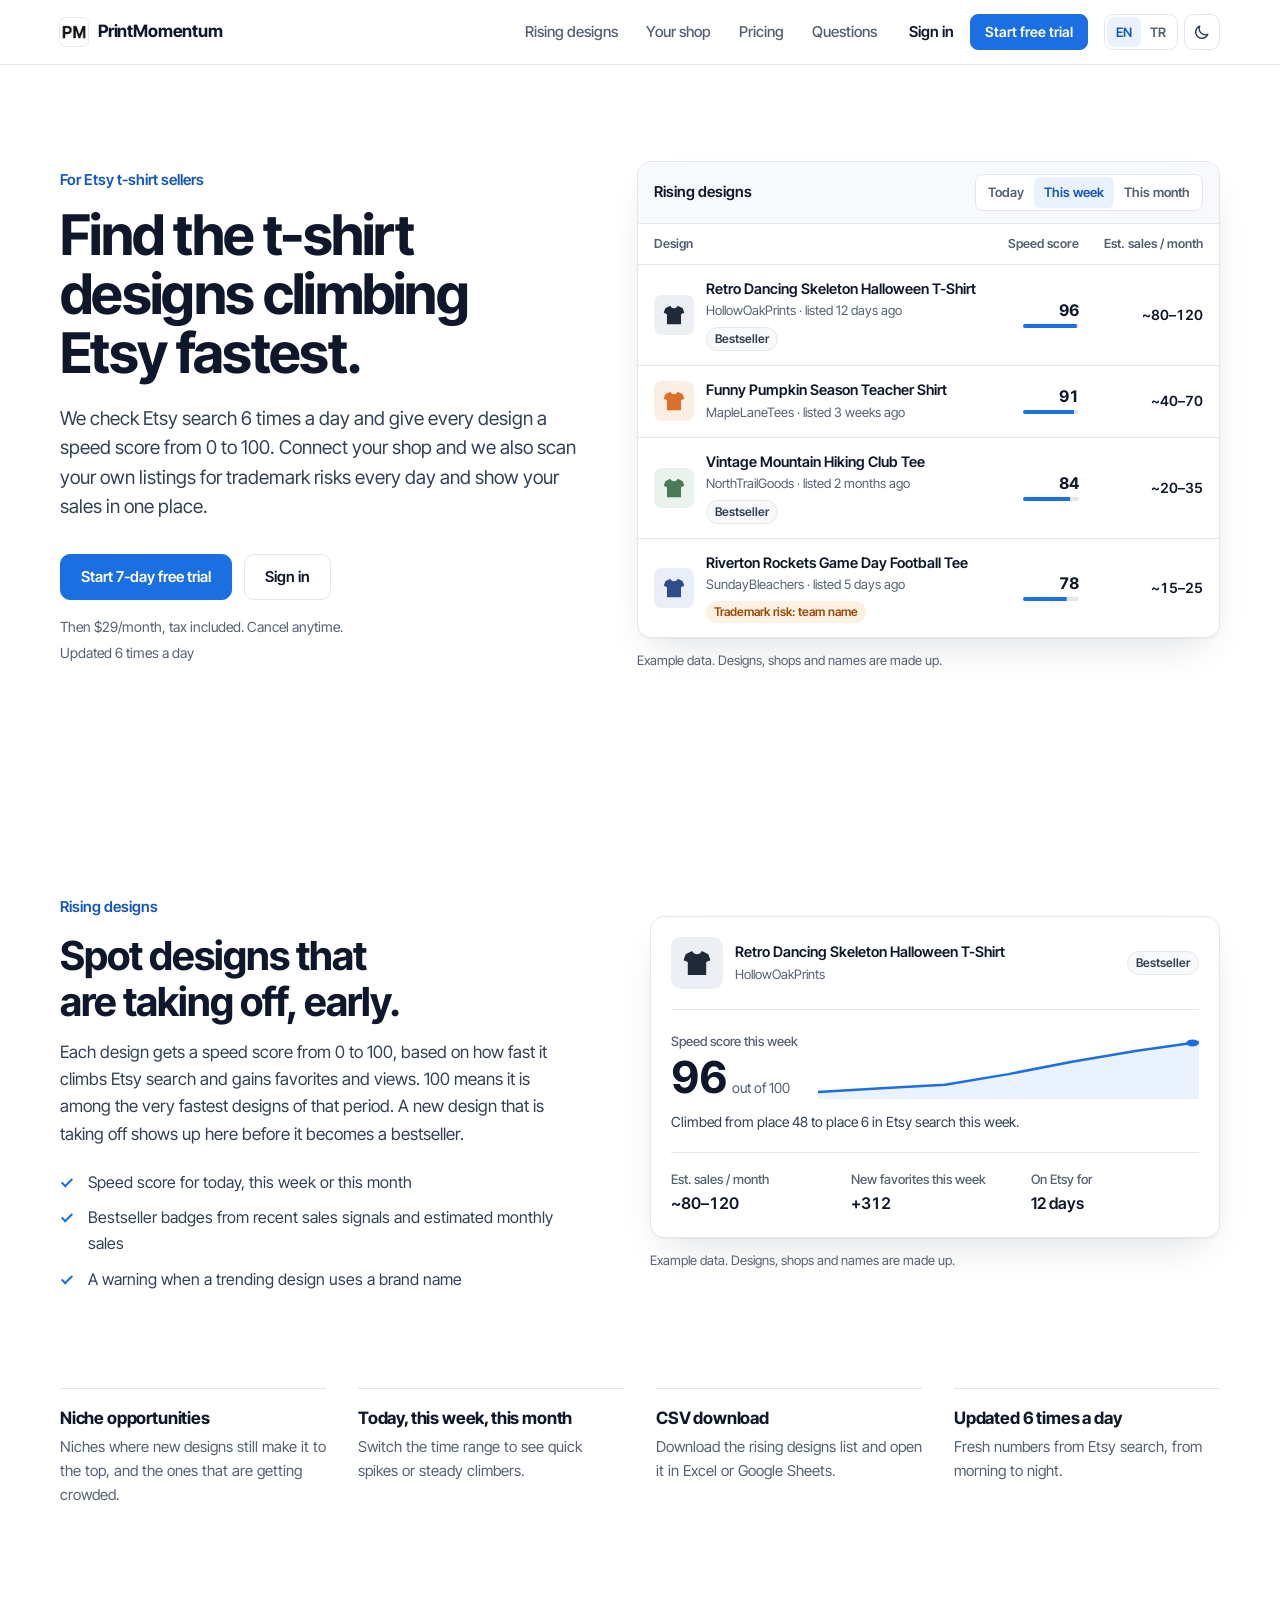
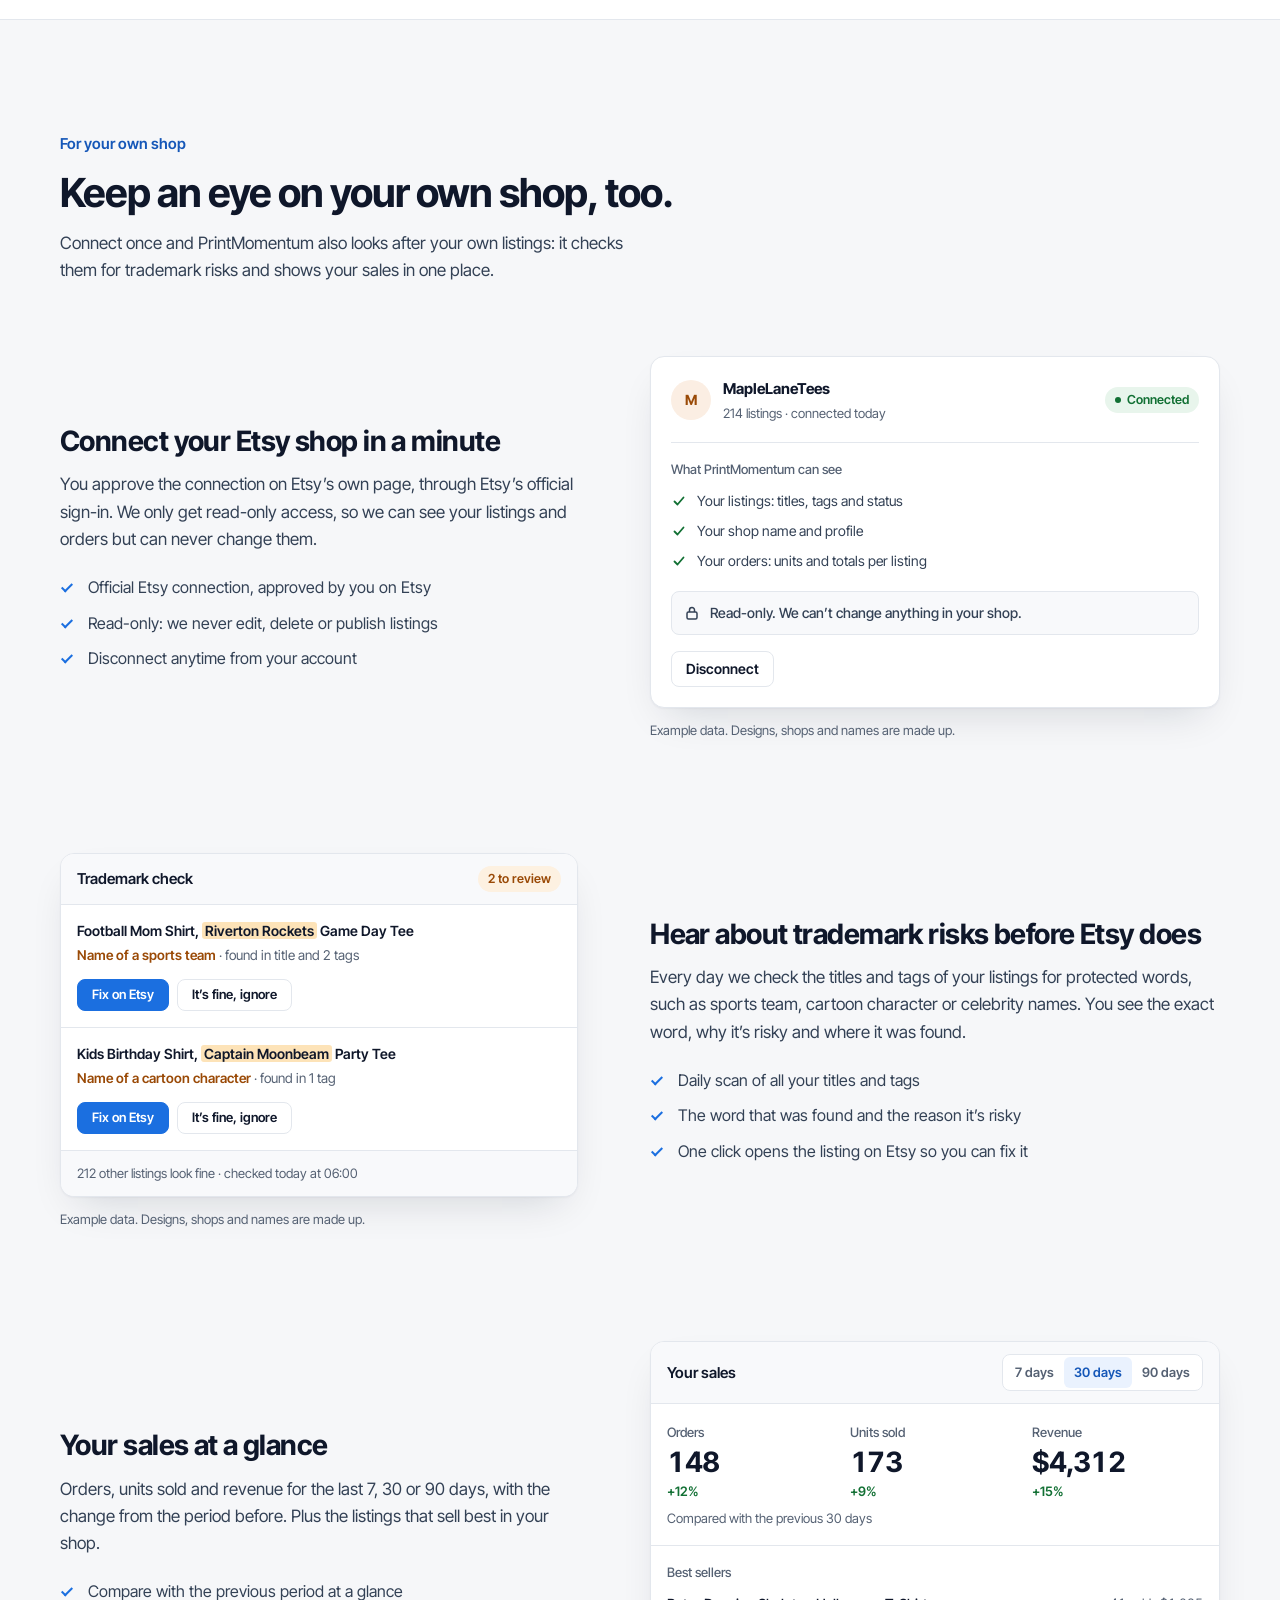
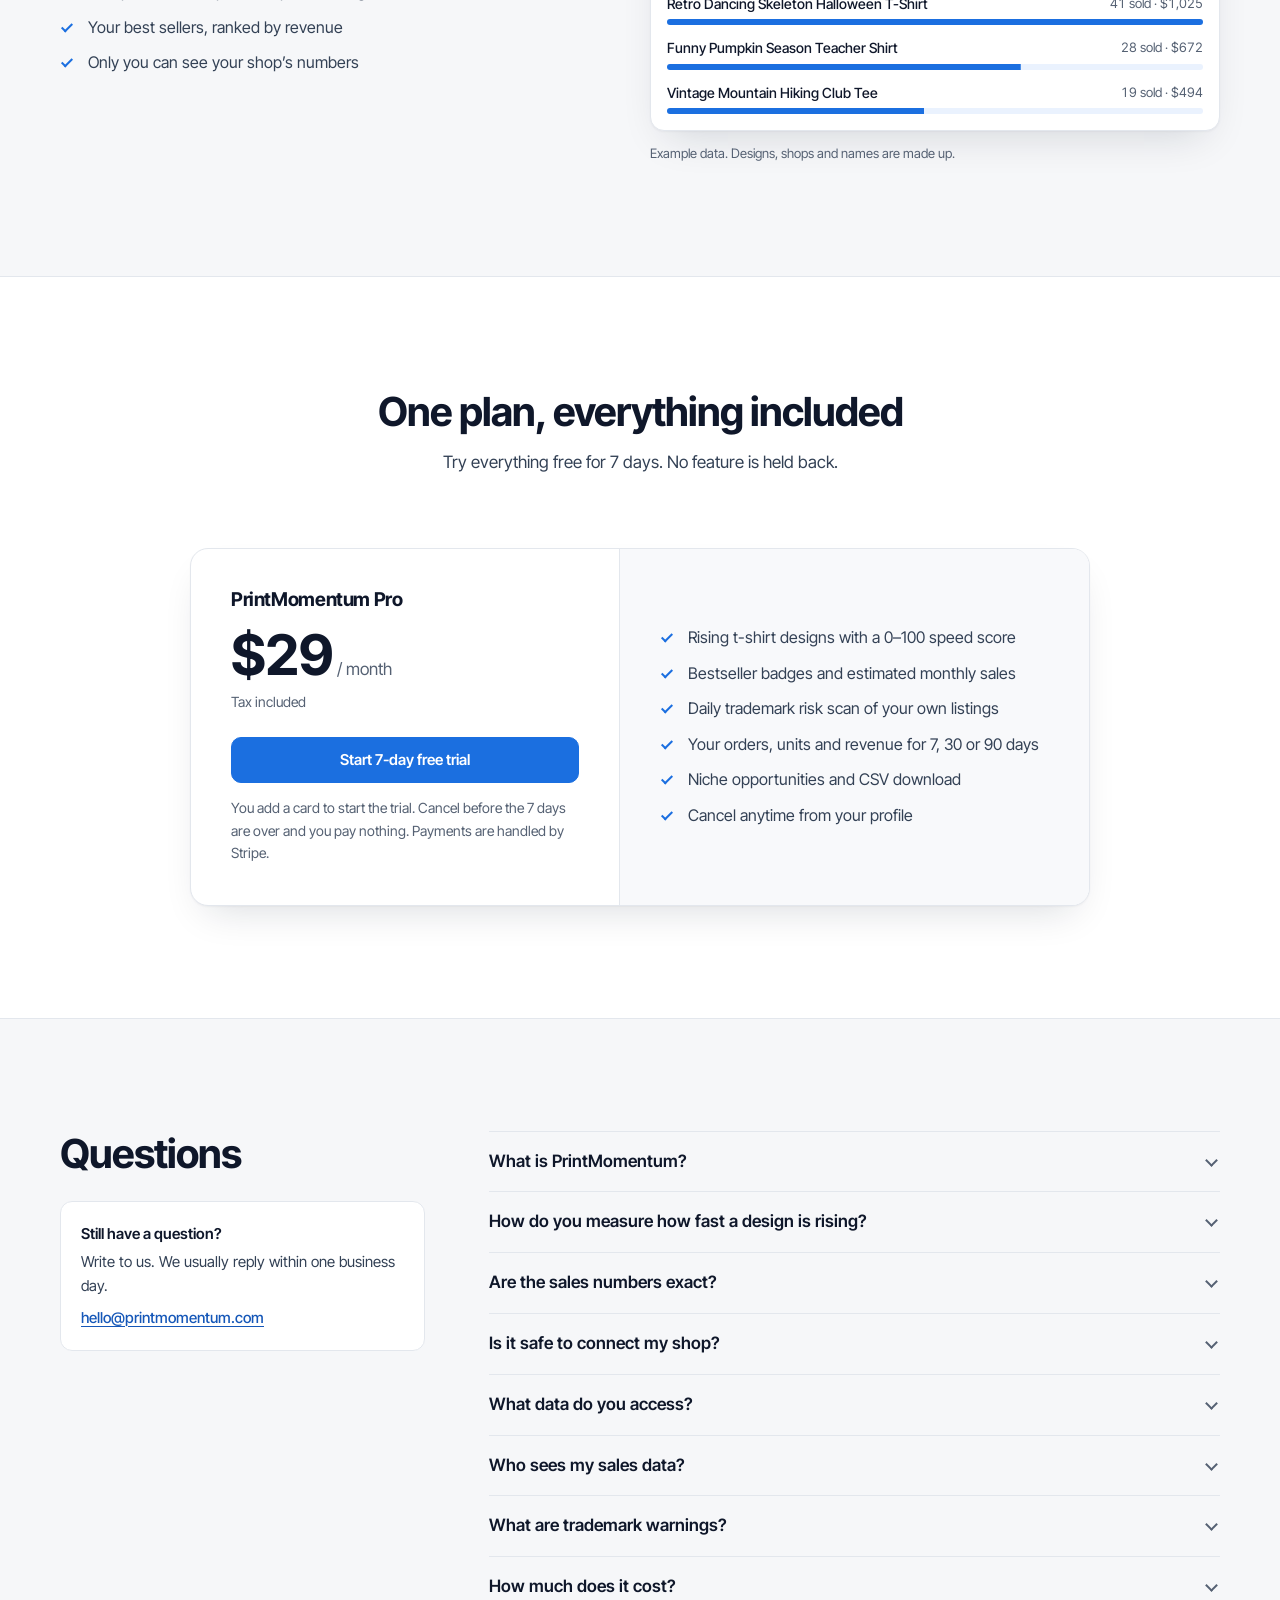
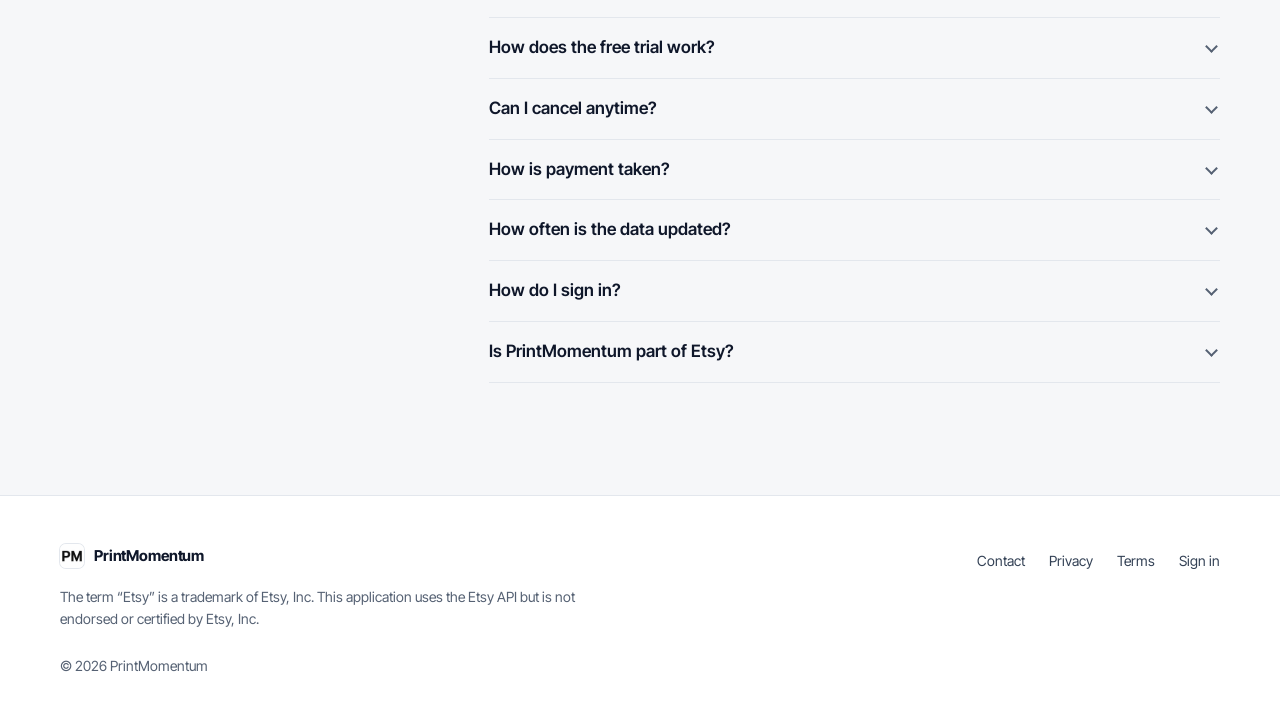
==== index.html @ cc6b7607 "Merge main; bump script.js cache tag for UTM link rewriting Co-Authored-By: Claude Opus 5.5 <noreply" ====
<!doctype html>
<html lang="en" data-theme="light">
  <head>
    <meta charset="UTF-8" />
    <meta name="viewport" content="width=device-width, initial-scale=1.0" />
    <meta http-equiv="Cache-Control" content="no-cache, no-store, must-revalidate" />
    <meta name="theme-color" content="#f6f7f9" />
    <meta name="color-scheme" content="light dark" />
    <script src="/theme-init.js?v=20261006-1"></script>
    <title data-i18n="meta.title">PrintMomentum · rising Etsy t-shirt designs and trademark checks</title>
    <meta
      name="description"
      content="For Etsy t-shirt sellers: see which designs are rising fastest, scan your own listings for trademark risks every day and see your sales at a glance. 7-day free trial."
      data-i18n-attr="content:meta.description"
    />
    <!-- Language variants are two static pages: / (English) and /tr/ (Turkish), generated by scripts/build-pages.mjs. -->
    <link rel="canonical" href="https://printmomentum.com/" />
    <link rel="alternate" hreflang="en" href="https://printmomentum.com/" />
    <link rel="alternate" hreflang="tr" href="https://printmomentum.com/tr/" />
    <link rel="alternate" hreflang="x-default" href="https://printmomentum.com/" />
    <meta property="og:type" content="website" />
    <meta property="og:url" content="https://printmomentum.com/" />
    <meta property="og:site_name" content="PrintMomentum" />
    <meta property="og:locale" content="en_US" />
    <meta property="og:locale:alternate" content="tr_TR" />
    <meta property="og:title" content="PrintMomentum · rising Etsy t-shirt designs and trademark checks" data-i18n-attr="content:meta.title" />
    <meta
      property="og:description"
      content="For Etsy t-shirt sellers: see which designs are rising fastest, scan your own listings for trademark risks every day and see your sales at a glance. 7-day free trial."
      data-i18n-attr="content:meta.description"
    />
    <meta property="og:image" content="https://printmomentum.com/og-image.png" />
    <meta property="og:image:width" content="1200" />
    <meta property="og:image:height" content="630" />
    <meta property="og:image:alt" content="PrintMomentum: find rising t-shirt designs and keep your Etsy shop safe." data-i18n-attr="content:meta.ogAlt" />
    <meta name="twitter:card" content="summary_large_image" />
    <meta name="twitter:title" content="PrintMomentum · rising Etsy t-shirt designs and trademark checks" data-i18n-attr="content:meta.title" />
    <meta
      name="twitter:description"
      content="For Etsy t-shirt sellers: see which designs are rising fastest, scan your own listings for trademark risks every day and see your sales at a glance. 7-day free trial."
      data-i18n-attr="content:meta.description"
    />
    <meta name="twitter:image" content="https://printmomentum.com/og-image.png" />
    <link rel="icon" href="/favicon.ico" sizes="any" />
    <link rel="icon" href="/favicon-32.png" type="image/png" sizes="32x32" />
    <link rel="apple-touch-icon" href="/apple-touch-icon.png" />
    <link rel="preconnect" href="https://fonts.googleapis.com" />
    <link rel="preconnect" href="https://fonts.gstatic.com" crossorigin />
    <link href="https://fonts.googleapis.com/css2?family=Inter+Tight:wght@400;500;600;700&display=swap" rel="stylesheet" />
    <link rel="stylesheet" href="/styles.css?v=20261006-1" />
    <script type="application/ld+json">
      {
        "@context": "https://schema.org",
        "@type": "SoftwareApplication",
        "name": "PrintMomentum",
        "url": "https://printmomentum.com/",
        "applicationCategory": "BusinessApplication",
        "operatingSystem": "Web",
        "description": "For Etsy t-shirt sellers: see which designs are rising fastest, scan your own listings for trademark risks every day and see your sales at a glance. 7-day free trial.",
        "inLanguage": "en",
        "offers": {
          "@type": "Offer",
          "price": "29",
          "priceCurrency": "USD",
          "priceSpecification": {
            "@type": "UnitPriceSpecification",
            "price": "29",
            "priceCurrency": "USD",
            "billingDuration": "P1M",
            "valueAddedTaxIncluded": true
          }
        },
        "publisher": {
          "@type": "Organization",
          "name": "PrintMomentum",
          "url": "https://printmomentum.com/"
        }
      }
    </script>
  </head>
  <body data-page="home">
    <svg width="0" height="0" style="position: absolute" aria-hidden="true" focusable="false">
      <symbol id="i-tee" viewBox="0 0 24 24">
        <path d="M8.5 3.5 4 5.8 2.5 10l3 1.3V20.5h13v-9.2l3-1.3L20 5.8l-4.5-2.3c-.6 1.4-1.9 2.3-3.5 2.3s-2.9-.9-3.5-2.3Z" fill="currentColor" />
      </symbol>
      <symbol id="i-check" viewBox="0 0 16 16">
        <path d="m3.5 8.5 3 3 6-7" fill="none" stroke="currentColor" stroke-width="1.8" stroke-linecap="round" stroke-linejoin="round" />
      </symbol>
    </svg>

    <a class="skip-link" href="#main" data-i18n="nav.skip">Skip to content</a>

    <header class="site-header">
      <div class="header-row container">
        <a class="wordmark" href="/" aria-label="PrintMomentum home" data-i18n-attr="aria-label:brand.home">
          <img class="brand-logo" src="/pm-logo-64.png" alt="" width="28" height="28" />
          <span>PrintMomentum</span>
        </a>
        <nav id="site-nav" class="site-nav" aria-label="Main menu" data-i18n-attr="aria-label:nav.primary">
          <a class="nav-link" href="#rising" data-i18n="nav.rising">Rising designs</a>
          <a class="nav-link" href="#your-shop" data-i18n="nav.shop">Your shop</a>
          <a class="nav-link" href="#pricing" data-i18n="nav.pricing">Pricing</a>
          <a class="nav-link" href="#faq" data-i18n="nav.faq">Questions</a>
          <span class="nav-actions">
            <a class="nav-link nav-signin" href="https://app.printmomentum.com/auth/login" data-i18n="nav.signIn">Sign in</a>
            <a class="button button-sm" href="https://app.printmomentum.com/pricing" data-i18n="nav.trial">Start free trial</a>
          </span>
        </nav>
        <div class="header-controls">
          <div class="lang-toggle" role="group" aria-label="Language" data-i18n-attr="aria-label:lang.group">
            <button type="button" class="pill is-on" data-lang="en" aria-pressed="true" data-i18n="lang.en">EN</button>
            <button type="button" class="pill" data-lang="tr" aria-pressed="false" data-i18n="lang.tr">TR</button>
          </div>
          <button type="button" class="icon-button" id="theme-toggle" aria-label="Switch to dark theme">
            <svg class="icon-moon" viewBox="0 0 20 20" width="18" height="18" aria-hidden="true"><path d="M16.5 12.6A7 7 0 0 1 7.4 3.5a7 7 0 1 0 9.1 9.1Z" fill="none" stroke="currentColor" stroke-width="1.6" stroke-linejoin="round" /></svg>
            <svg class="icon-sun" viewBox="0 0 20 20" width="18" height="18" aria-hidden="true"><circle cx="10" cy="10" r="3.5" fill="none" stroke="currentColor" stroke-width="1.6" /><path d="M10 1.8v2.1M10 16.1v2.1M1.8 10h2.1M16.1 10h2.1M4.2 4.2l1.5 1.5M14.3 14.3l1.5 1.5M4.2 15.8l1.5-1.5M14.3 5.7l1.5-1.5" stroke="currentColor" stroke-width="1.6" stroke-linecap="round" /></svg>
          </button>
          <button type="button" class="icon-button nav-toggle" aria-expanded="false" aria-controls="site-nav" aria-label="Menu" data-i18n-attr="aria-label:nav.menu">
            <svg viewBox="0 0 20 20" width="18" height="18" aria-hidden="true"><path d="M3 6h14M3 10h14M3 14h14" stroke="currentColor" stroke-width="1.6" stroke-linecap="round" /></svg>
          </button>
        </div>
      </div>
    </header>

    <main id="main">
      <!-- Hero -->
      <section class="hero" aria-labelledby="hero-title">
        <div class="container hero-grid">
          <div class="hero-copy">
            <p class="eyebrow" data-i18n="hero.eyebrow">For Etsy t-shirt sellers</p>
            <h1 id="hero-title" data-i18n="hero.title">Find the t-shirt designs climbing Etsy fastest.</h1>
            <p class="lede" data-i18n="hero.lede">We check Etsy search 6 times a day and give every design a speed score from 0 to 100. Connect your shop and we also scan your own listings for trademark risks every day and show your sales in one place.</p>
            <div class="hero-actions">
              <a class="button" href="https://app.printmomentum.com/pricing" data-i18n="hero.ctaPrimary">Start 7-day free trial</a>
              <a class="button button-secondary" href="https://app.printmomentum.com/auth/login" data-i18n="hero.ctaSecondary">Sign in</a>
            </div>
            <p class="hero-note" data-i18n="hero.note">Then $29/month, tax included. Cancel anytime.</p>
            <p class="stats-line" id="stats-line" data-i18n="stats.fallback">Updated 6 times a day</p>
          </div>

          <figure class="hero-visual">
            <div class="mock" aria-label="Example of the rising designs list" data-i18n-attr="aria-label:rising.mockLabel" role="group">
              <div class="mock-bar">
                <strong class="mock-title" data-i18n="rising.mockTitle">Rising designs</strong>
                <span class="segmented" aria-hidden="true">
                  <span class="seg" data-i18n="period.today">Today</span>
                  <span class="seg is-on" data-i18n="period.week">This week</span>
                  <span class="seg" data-i18n="period.month">This month</span>
                </span>
              </div>
              <div class="rise-head" aria-hidden="true">
                <span data-i18n="rising.colDesign">Design</span>
                <span data-i18n="rising.colSpeed">Speed score</span>
                <span data-i18n="rising.colSales">Est. sales / month</span>
              </div>
              <ol class="rise-list">
                <li class="rise-row">
                  <span class="thumb t1" aria-hidden="true"><svg><use href="#i-tee" /></svg></span>
                  <div class="rise-design">
                    <strong data-i18n="rising.row1.title">Retro Dancing Skeleton Halloween T-Shirt</strong>
                    <span class="rise-sub"><span data-i18n="rising.row1.shop">HollowOakPrints</span> · <span data-i18n="rising.row1.meta">listed 12 days ago</span></span>
                    <span class="chip chip-best" data-i18n="badge.bestseller">Bestseller</span>
                  </div>
                  <span class="score" style="--score: 96"><b class="numeric">96</b><i aria-hidden="true"></i></span>
                  <span class="rise-sales numeric" data-i18n="rising.row1.sales">~80–120</span>
                </li>
                <li class="rise-row">
                  <span class="thumb t2" aria-hidden="true"><svg><use href="#i-tee" /></svg></span>
                  <div class="rise-design">
                    <strong data-i18n="rising.row2.title">Funny Pumpkin Season Teacher Shirt</strong>
                    <span class="rise-sub"><span data-i18n="rising.row2.shop">MapleLaneTees</span> · <span data-i18n="rising.row2.meta">listed 3 weeks ago</span></span>
                  </div>
                  <span class="score" style="--score: 91"><b class="numeric">91</b><i aria-hidden="true"></i></span>
                  <span class="rise-sales numeric" data-i18n="rising.row2.sales">~40–70</span>
                </li>
                <li class="rise-row">
                  <span class="thumb t3" aria-hidden="true"><svg><use href="#i-tee" /></svg></span>
                  <div class="rise-design">
                    <strong data-i18n="rising.row3.title">Vintage Mountain Hiking Club Tee</strong>
                    <span class="rise-sub"><span data-i18n="rising.row3.shop">NorthTrailGoods</span> · <span data-i18n="rising.row3.meta">listed 2 months ago</span></span>
                    <span class="chip chip-best" data-i18n="badge.bestseller">Bestseller</span>
                  </div>
                  <span class="score" style="--score: 84"><b class="numeric">84</b><i aria-hidden="true"></i></span>
                  <span class="rise-sales numeric" data-i18n="rising.row3.sales">~20–35</span>
                </li>
                <li class="rise-row">
                  <span class="thumb t4" aria-hidden="true"><svg><use href="#i-tee" /></svg></span>
                  <div class="rise-design">
                    <strong data-i18n="rising.row4.title">Riverton Rockets Game Day Football Tee</strong>
                    <span class="rise-sub"><span data-i18n="rising.row4.shop">SundayBleachers</span> · <span data-i18n="rising.row4.meta">listed 5 days ago</span></span>
                    <span class="chip chip-risk" data-i18n="badge.trademark">Trademark risk: team name</span>
                  </div>
                  <span class="score" style="--score: 78"><b class="numeric">78</b><i aria-hidden="true"></i></span>
                  <span class="rise-sales numeric" data-i18n="rising.row4.sales">~15–25</span>
                </li>
              </ol>
            </div>
            <figcaption class="mock-caption" data-i18n="mock.sample">Example data. Designs, shops and names are made up.</figcaption>
          </figure>
        </div>
      </section>

      <!-- Rising designs -->
      <section class="section" id="rising" aria-labelledby="rising-title">
        <div class="container">
          <div class="feature-row">
            <div class="feature-text">
              <p class="kicker" data-i18n="rising.kicker">Rising designs</p>
              <h2 id="rising-title" class="section-title" data-i18n="rising.title">Spot designs that are taking off, early.</h2>
              <p class="section-copy" data-i18n="rising.body">Each design gets a speed score from 0 to 100, based on how fast it climbs Etsy search and gains favorites and views. 100 means it is among the very fastest designs of that period. A new design that is taking off shows up here before it becomes a bestseller.</p>
              <ul class="checks">
                <li data-i18n="rising.point1">Speed score for today, this week or this month</li>
                <li data-i18n="rising.point2">Bestseller badges from recent sales signals and estimated monthly sales</li>
                <li data-i18n="rising.point3">A warning when a trending design uses a brand name</li>
              </ul>
            </div>
            <figure class="feature-visual">
              <div class="mock mock-pad" role="group" aria-label="Example of a design’s details" data-i18n-attr="aria-label:detail.mockLabel">
                <div class="detail-head">
                  <span class="thumb thumb-lg t1" aria-hidden="true"><svg><use href="#i-tee" /></svg></span>
                  <div class="detail-name">
                    <strong data-i18n="rising.row1.title">Retro Dancing Skeleton Halloween T-Shirt</strong>
                    <span class="rise-sub" data-i18n="rising.row1.shop">HollowOakPrints</span>
                  </div>
                  <span class="chip chip-best" data-i18n="badge.bestseller">Bestseller</span>
                </div>
                <div class="detail-score">
                  <div>
                    <span class="detail-label" data-i18n="detail.speed">Speed score this week</span>
                    <p class="detail-big"><b class="numeric">96</b><span data-i18n="detail.outOf">out of 100</span></p>
                  </div>
                  <svg class="spark" viewBox="0 0 240 72" preserveAspectRatio="none" aria-hidden="true">
                    <path class="spark-fill" d="M0 64 L40 60 L80 56 L120 44 L160 30 L200 18 L240 8 L240 72 L0 72 Z" />
                    <path class="spark-line" d="M0 64 L40 60 L80 56 L120 44 L160 30 L200 18 L240 8" />
                    <circle class="spark-dot" cx="236" cy="9" r="4" />
                  </svg>
                </div>
                <p class="detail-climb" data-i18n="detail.climb">Climbed from place 48 to place 6 in Etsy search this week.</p>
                <dl class="detail-stats">
                  <div><dt data-i18n="detail.sales">Est. sales / month</dt><dd class="numeric" data-i18n="rising.row1.sales">~80–120</dd></div>
                  <div><dt data-i18n="detail.favs">New favorites this week</dt><dd class="numeric" data-i18n="detail.favsValue">+312</dd></div>
                  <div><dt data-i18n="detail.listed">On Etsy for</dt><dd data-i18n="detail.listedValue">12 days</dd></div>
                </dl>
              </div>
              <figcaption class="mock-caption" data-i18n="mock.sample">Example data. Designs, shops and names are made up.</figcaption>
            </figure>
          </div>

          <ul class="extras">
            <li>
              <h3 data-i18n="extras.niches.title">Niche opportunities</h3>
              <p data-i18n="extras.niches.body">Niches where new designs still make it to the top, and the ones that are getting crowded.</p>
            </li>
            <li>
              <h3 data-i18n="extras.periods.title">Today, this week, this month</h3>
              <p data-i18n="extras.periods.body">Switch the time range to see quick spikes or steady climbers.</p>
            </li>
            <li>
              <h3 data-i18n="extras.csv.title">CSV download</h3>
              <p data-i18n="extras.csv.body">Download the rising designs list and open it in Excel or Google Sheets.</p>
            </li>
            <li>
              <h3 data-i18n="extras.fresh.title">Updated 6 times a day</h3>
              <p data-i18n="extras.fresh.body">Fresh numbers from Etsy search, from morning to night.</p>
            </li>
          </ul>
        </div>
      </section>

      <!-- Your shop -->
      <section class="section section-alt" id="your-shop" aria-labelledby="shop-title">
        <div class="container">
          <header class="section-head">
            <p class="kicker" data-i18n="shop.kicker">For your own shop</p>
            <h2 id="shop-title" class="section-title" data-i18n="shop.title">Keep an eye on your own shop, too.</h2>
            <p class="section-copy" data-i18n="shop.copy">Connect once and PrintMomentum also looks after your own listings: it checks them for trademark risks and shows your sales in one place.</p>
          </header>

          <!-- Connect -->
          <div class="feature-row">
            <div class="feature-text">
              <h3 class="feature-title" data-i18n="connect.title">Connect your Etsy shop in a minute</h3>
              <p class="feature-copy" data-i18n="connect.body">You approve the connection on Etsy’s own page, through Etsy’s official sign-in. We only get read-only access, so we can see your listings and orders but can never change them.</p>
              <ul class="checks">
                <li data-i18n="connect.point1">Official Etsy connection, approved by you on Etsy</li>
                <li data-i18n="connect.point2">Read-only: we never edit, delete or publish listings</li>
                <li data-i18n="connect.point3">Disconnect anytime from your account</li>
              </ul>
            </div>
            <figure class="feature-visual">
              <div class="mock mock-pad" role="group" aria-label="Example of a connected shop" data-i18n-attr="aria-label:connect.mockLabel">
                <div class="connect-head">
                  <span class="shop-avatar" aria-hidden="true">M</span>
                  <div>
                    <strong data-i18n="connect.shopName">MapleLaneTees</strong>
                    <span class="rise-sub" data-i18n="connect.shopMeta">214 listings · connected today</span>
                  </div>
                  <span class="status-ok" data-i18n="connect.status">Connected</span>
                </div>
                <p class="connect-label" data-i18n="connect.allowed">What PrintMomentum can see</p>
                <ul class="perm-list">
                  <li><svg aria-hidden="true"><use href="#i-check" /></svg><span data-i18n="connect.perm1">Your listings: titles, tags and status</span></li>
                  <li><svg aria-hidden="true"><use href="#i-check" /></svg><span data-i18n="connect.perm2">Your shop name and profile</span></li>
                  <li><svg aria-hidden="true"><use href="#i-check" /></svg><span data-i18n="connect.perm3">Your orders: units and totals per listing</span></li>
                </ul>
                <p class="readonly-note">
                  <svg viewBox="0 0 16 16" width="16" height="16" aria-hidden="true"><rect x="3" y="7" width="10" height="7" rx="1.5" fill="none" stroke="currentColor" stroke-width="1.5" /><path d="M5.5 7V5a2.5 2.5 0 0 1 5 0v2" fill="none" stroke="currentColor" stroke-width="1.5" /></svg>
                  <span data-i18n="connect.readonly">Read-only. We can’t change anything in your shop.</span>
                </p>
                <span class="button button-secondary button-sm mock-btn" aria-hidden="true" data-i18n="connect.disconnect">Disconnect</span>
              </div>
              <figcaption class="mock-caption" data-i18n="mock.sample">Example data. Designs, shops and names are made up.</figcaption>
            </figure>
          </div>

          <!-- Trademark scan -->
          <div class="feature-row is-flipped">
            <div class="feature-text">
              <h3 class="feature-title" data-i18n="scan.title">Hear about trademark risks before Etsy does</h3>
              <p class="feature-copy" data-i18n="scan.body">Every day we check the titles and tags of your listings for protected words, such as sports team, cartoon character or celebrity names. You see the exact word, why it’s risky and where it was found.</p>
              <ul class="checks">
                <li data-i18n="scan.point1">Daily scan of all your titles and tags</li>
                <li data-i18n="scan.point2">The word that was found and the reason it’s risky</li>
                <li data-i18n="scan.point3">One click opens the listing on Etsy so you can fix it</li>
              </ul>
            </div>
            <figure class="feature-visual">
              <div class="mock" role="group" aria-label="Example of the trademark check" data-i18n-attr="aria-label:scan.mockLabel">
                <div class="mock-bar">
                  <strong class="mock-title" data-i18n="scan.mockTitle">Trademark check</strong>
                  <span class="count-warn" data-i18n="scan.count">2 to review</span>
                </div>
                <ul class="flag-list">
                  <li class="flag">
                    <p class="flag-title" data-i18n-mark="scan.flag1.title">Football Mom Shirt, <mark>Riverton Rockets</mark> Game Day Tee</p>
                    <p class="flag-why"><span data-i18n="scan.flag1.why">Name of a sports team</span> · <span data-i18n="scan.flag1.where">found in title and 2 tags</span></p>
                    <span class="flag-actions" aria-hidden="true">
                      <span class="button button-sm" data-i18n="scan.fix">Fix on Etsy</span>
                      <span class="button button-secondary button-sm" data-i18n="scan.ignore">It’s fine, ignore</span>
                    </span>
                  </li>
                  <li class="flag">
                    <p class="flag-title" data-i18n-mark="scan.flag2.title">Kids Birthday Shirt, <mark>Captain Moonbeam</mark> Party Tee</p>
                    <p class="flag-why"><span data-i18n="scan.flag2.why">Name of a cartoon character</span> · <span data-i18n="scan.flag2.where">found in 1 tag</span></p>
                    <span class="flag-actions" aria-hidden="true">
                      <span class="button button-sm" data-i18n="scan.fix">Fix on Etsy</span>
                      <span class="button button-secondary button-sm" data-i18n="scan.ignore">It’s fine, ignore</span>
                    </span>
                  </li>
                </ul>
                <p class="mock-foot" data-i18n="scan.clear">212 other listings look fine · checked today at 06:00</p>
              </div>
              <figcaption class="mock-caption" data-i18n="mock.sample">Example data. Designs, shops and names are made up.</figcaption>
            </figure>
          </div>

          <!-- Sales -->
          <div class="feature-row">
            <div class="feature-text">
              <h3 class="feature-title" data-i18n="sales.title">Your sales at a glance</h3>
              <p class="feature-copy" data-i18n="sales.body">Orders, units sold and revenue for the last 7, 30 or 90 days, with the change from the period before. Plus the listings that sell best in your shop.</p>
              <ul class="checks">
                <li data-i18n="sales.point1">Compare with the previous period at a glance</li>
                <li data-i18n="sales.point2">Your best sellers, ranked by revenue</li>
                <li data-i18n="sales.point3">Only you can see your shop’s numbers</li>
              </ul>
            </div>
            <figure class="feature-visual">
              <div class="mock" role="group" aria-label="Example of the sales overview" data-i18n-attr="aria-label:sales.mockLabel">
                <div class="mock-bar">
                  <strong class="mock-title" data-i18n="sales.mockTitle">Your sales</strong>
                  <span class="segmented" aria-hidden="true">
                    <span class="seg" data-i18n="sales.d7">7 days</span>
                    <span class="seg is-on" data-i18n="sales.d30">30 days</span>
                    <span class="seg" data-i18n="sales.d90">90 days</span>
                  </span>
                </div>
                <dl class="kpis">
                  <div class="kpi"><dt data-i18n="sales.orders">Orders</dt><dd class="numeric" data-i18n="sales.ordersValue">148</dd><span class="delta" data-i18n="sales.ordersDelta">+12%</span></div>
                  <div class="kpi"><dt data-i18n="sales.units">Units sold</dt><dd class="numeric" data-i18n="sales.unitsValue">173</dd><span class="delta" data-i18n="sales.unitsDelta">+9%</span></div>
                  <div class="kpi"><dt data-i18n="sales.revenue">Revenue</dt><dd class="numeric" data-i18n="sales.revenueValue">$4,312</dd><span class="delta" data-i18n="sales.revenueDelta">+15%</span></div>
                </dl>
                <p class="kpi-note" data-i18n="sales.vs">Compared with the previous 30 days</p>
                <div class="best">
                  <p class="best-title" data-i18n="sales.best">Best sellers</p>
                  <ol class="best-list">
                    <li style="--share: 100%"><span class="best-name" data-i18n="rising.row1.title">Retro Dancing Skeleton Halloween T-Shirt</span><span class="best-val numeric" data-i18n="sales.best1">41 sold · $1,025</span><i aria-hidden="true"></i></li>
                    <li style="--share: 66%"><span class="best-name" data-i18n="rising.row2.title">Funny Pumpkin Season Teacher Shirt</span><span class="best-val numeric" data-i18n="sales.best2">28 sold · $672</span><i aria-hidden="true"></i></li>
                    <li style="--share: 48%"><span class="best-name" data-i18n="rising.row3.title">Vintage Mountain Hiking Club Tee</span><span class="best-val numeric" data-i18n="sales.best3">19 sold · $494</span><i aria-hidden="true"></i></li>
                  </ol>
                </div>
              </div>
              <figcaption class="mock-caption" data-i18n="mock.sample">Example data. Designs, shops and names are made up.</figcaption>
            </figure>
          </div>
        </div>
      </section>

      <!-- Pricing -->
      <section class="section" id="pricing" aria-labelledby="pricing-title">
        <div class="container">
          <header class="section-head section-head-center">
            <h2 id="pricing-title" class="section-title" data-i18n="pricing.title">One plan, everything included</h2>
            <p class="section-copy" data-i18n="pricing.copy">Try everything free for 7 days. No feature is held back.</p>
          </header>
          <div class="price-card">
            <div class="price-main">
              <h3 class="price-plan" data-i18n="pricing.plan">PrintMomentum Pro</h3>
              <p class="price-amount">
                <span class="price-value numeric" data-i18n="pricing.price">$29</span>
                <span class="price-per" data-i18n="pricing.per">/ month</span>
              </p>
              <p class="price-tax" data-i18n="pricing.tax">Tax included</p>
              <a class="button button-block" href="https://app.printmomentum.com/pricing" data-i18n="pricing.cta">Start 7-day free trial</a>
              <p class="price-note" data-i18n="pricing.note">You add a card to start the trial. Cancel before the 7 days are over and you pay nothing. Payments are handled by Stripe.</p>
            </div>
            <ul class="checks price-benefits">
              <li data-i18n="pricing.b1">Rising t-shirt designs with a 0–100 speed score</li>
              <li data-i18n="pricing.b2">Bestseller badges and estimated monthly sales</li>
              <li data-i18n="pricing.b3">Daily trademark risk scan of your own listings</li>
              <li data-i18n="pricing.b4">Your orders, units and revenue for 7, 30 or 90 days</li>
              <li data-i18n="pricing.b5">Niche opportunities and CSV download</li>
              <li data-i18n="pricing.b6">Cancel anytime from your profile</li>
            </ul>
          </div>
        </div>
      </section>

      <!-- FAQ -->
      <section class="section section-alt" id="faq" aria-labelledby="faq-title">
        <div class="container faq-layout">
          <div class="faq-intro">
            <h2 id="faq-title" class="section-title" data-i18n="faq.title">Questions</h2>
            <div class="contact-box" id="contact">
              <p class="contact-title" data-i18n="contact.title">Still have a question?</p>
              <p data-i18n="contact.body">Write to us. We usually reply within one business day.</p>
              <a class="text-link" href="mailto:hello@printmomentum.com">hello@printmomentum.com</a>
            </div>
          </div>
          <div class="faq-list">
            <details><summary data-i18n="faq.q1">What is PrintMomentum?</summary><p data-i18n="faq.a1">A tool for people who sell t-shirts on Etsy. It shows which designs are rising fastest in Etsy search right now, and, if you connect your shop, checks your own listings for trademark risks and sums up your sales.</p></details>
            <details><summary data-i18n="faq.q2">How do you measure how fast a design is rising?</summary><p data-i18n="faq.a2">We look at how quickly a design moves up in Etsy search and how fast it gains new favorites and views. Recent change counts more than total size, so a new design that is taking off can rank above an old bestseller. The result is a speed score from 0 to 100, compared with all other designs in the same period: the higher it is, the faster the design is rising right now. 100 means it is among the very fastest designs of that period.</p></details>
            <details><summary data-i18n="faq.q3">Are the sales numbers exact?</summary><p data-i18n="faq.a3">For other shops’ designs, no. Etsy does not publish sales per design, so we estimate them from public signals and show a range, such as ~80–120 a month. Use it to compare designs, not as an exact figure. The numbers for your own connected shop come straight from your Etsy orders.</p></details>
            <details><summary data-i18n="faq.q12">Is it safe to connect my shop?</summary><p data-i18n="faq.a12">Yes. You connect through Etsy’s official sign-in page and approve the access there, so we never see your Etsy password. The access is read-only: we can’t edit, delete or publish listings, and we can’t message buyers. You can disconnect anytime in your account.</p></details>
            <details><summary data-i18n="faq.q13">What data do you access?</summary><p data-i18n="faq.a13">Only what the trademark scan and your sales overview need: your shop name and profile, your listings (title, tags, description, price, quantity, SKU, photos and status) and your orders (date, units, total per listing and the buyer’s country). We do not store your buyers’ names, addresses, emails or messages.</p></details>
            <details><summary data-i18n="faq.q14">Who sees my sales data?</summary><p data-i18n="faq.a14">Only you. Your shop’s numbers are shown only in your own account. We don’t share or sell them, and they never appear in the lists other users see.</p></details>
            <details><summary data-i18n="faq.q9">What are trademark warnings?</summary><p data-i18n="faq.a9">If a title or tag contains a well-known brand, sports team, character or celebrity name, we mark it: on trending designs in the list, and on your own listings if you connect your shop. Selling such designs can get a listing removed or your shop suspended. The warning is a helper, not legal advice, so always check yourself.</p></details>
            <details><summary data-i18n="faq.q5">How much does it cost?</summary><p data-i18n="faq.a5">PrintMomentum Pro is $29 a month, tax included. There is one plan with every feature. The first 7 days are free.</p></details>
            <details><summary data-i18n="faq.q6">How does the free trial work?</summary><p data-i18n="faq.a6">You create an account and add a card. Nothing is charged for 7 days, and if you cancel during the trial you pay nothing. If you do not cancel, the $29 monthly plan starts when the trial ends.</p></details>
            <details><summary data-i18n="faq.q7">Can I cancel anytime?</summary><p data-i18n="faq.a7">Yes. Open your profile in the app and cancel your subscription there, any time. You keep access until the end of the period you already paid for, and you are not charged again. There are no partial refunds. Need a break instead? You can pause for 1 or 2 months. If you cancel during the free trial, it costs nothing.</p></details>
            <details><summary data-i18n="faq.q8">How is payment taken?</summary><p data-i18n="faq.a8">Payments go through Stripe, a widely used payment provider. Your card details go straight to Stripe; we never see or store your card number. You get a receipt by email after each payment.</p></details>
            <details><summary data-i18n="faq.q4">How often is the data updated?</summary><p data-i18n="faq.a4">Rising designs: 6 times a day. Your own shop: the trademark scan runs every day, and your sales are refreshed several times a day.</p></details>
            <details><summary data-i18n="faq.q10">How do I sign in?</summary><p data-i18n="faq.a10">You create your account when you start the free trial, then sign in with your email and password.</p></details>
            <details><summary data-i18n="faq.q11">Is PrintMomentum part of Etsy?</summary><p data-i18n="faq.a11">No. PrintMomentum is independent and is not affiliated with, endorsed or certified by Etsy, Inc. We use Etsy’s official API: public listing data for the trends, and your own shop’s data only if you connect it.</p></details>
          </div>
        </div>
      </section>
    </main>

    <footer class="site-footer">
      <div class="container footer-grid">
        <div class="footer-brand">
          <a class="wordmark" href="/" aria-label="PrintMomentum home" data-i18n-attr="aria-label:brand.home">
            <img class="brand-logo" src="/pm-logo-64.png" alt="" width="24" height="24" loading="lazy" />
            <span>PrintMomentum</span>
          </a>
          <p class="disclaimer" data-i18n="footer.disclaimer">The term “Etsy” is a trademark of Etsy, Inc. This application uses the Etsy API but is not endorsed or certified by Etsy, Inc.</p>
        </div>
        <nav class="footer-nav" aria-label="Footer" data-i18n-attr="aria-label:footer.nav">
          <a href="mailto:hello@printmomentum.com" data-i18n="footer.contact">Contact</a>
          <a href="/privacy.html" data-i18n="footer.privacy">Privacy</a>
          <a href="/terms.html" data-i18n="footer.terms">Terms</a>
          <a href="https://app.printmomentum.com/auth/login" data-i18n="nav.signIn">Sign in</a>
        </nav>
        <p class="footer-copy">© <span id="year">2026</span> PrintMomentum</p>
      </div>
    </footer>

    <script src="/i18n.js?v=20261006-1"></script>
    <script src="/script.js?v=20261007-1"></script>
  </body>
</html>
---- styles.css ----
/* PrintMomentum landing — one accent (blue), neutral greys, semantic green/amber only for status. */

:root {
  --bg: #ffffff;
  --bg-alt: #f6f7f9;
  --surface: #ffffff;
  --surface-2: #f8f9fb;
  --ink: #0f172a;
  --ink-2: #334155;
  --muted: #556173;
  --hair: #e3e7ed;
  --accent: #1b6fe0;
  --accent-hover: #155bb8;
  --accent-ink: #1557b8;
  --accent-soft: #eaf2fe;
  --on-accent: #ffffff;
  --pos: #127034;
  --pos-soft: #e8f5ec;
  --warn: #9a4a07;
  --warn-soft: #fdf1e1;
  --warn-mark: #fde3b8;
  --shadow: 0 1px 2px rgb(15 23 42 / 0.04), 0 18px 40px -16px rgb(15 23 42 / 0.16);
  --sans: "Inter Tight", system-ui, -apple-system, "Segoe UI", Roboto, sans-serif;
  --gutter: clamp(16px, 4vw, 40px);
  --content: 1160px;
  --header-h: 64px;
  --radius: 14px;
  color-scheme: light;
}

html[data-theme="dark"] {
  --bg: #0e1116;
  --bg-alt: #12161d;
  --surface: #161b23;
  --surface-2: #1b212b;
  --ink: #e8ebf0;
  --ink-2: #c5ccd6;
  --muted: #9aa4b2;
  --hair: #29313d;
  --accent: #5aa6ff;
  --accent-hover: #86beff;
  --accent-ink: #8cc1ff;
  --accent-soft: #172840;
  --on-accent: #08111f;
  --pos: #4ade80;
  --pos-soft: #12291b;
  --warn: #fbbf24;
  --warn-soft: #2e2410;
  --warn-mark: #5a4210;
  --shadow: 0 1px 2px rgb(0 0 0 / 0.3), 0 18px 40px -16px rgb(0 0 0 / 0.6);
  color-scheme: dark;
}

*,
*::before,
*::after {
  box-sizing: border-box;
}

html {
  scroll-padding-top: calc(var(--header-h) + 16px);
  -webkit-text-size-adjust: 100%;
}

@media (prefers-reduced-motion: no-preference) {
  html {
    scroll-behavior: smooth;
  }
}

body {
  margin: 0;
  background: var(--bg);
  color: var(--ink);
  font: 400 16px/1.6 var(--sans);
  -webkit-font-smoothing: antialiased;
  overflow-x: clip;
  overflow-wrap: break-word;
}

a {
  color: inherit;
}

h1,
h2,
h3,
p,
dl,
dd,
figure {
  margin: 0;
}

h1,
h2,
h3 {
  font-weight: 700;
  letter-spacing: -0.02em;
  line-height: 1.15;
  text-wrap: balance;
}

ul,
ol {
  margin: 0;
  padding: 0;
  list-style: none;
}

svg {
  flex-shrink: 0;
}

:focus-visible {
  outline: 2px solid var(--accent);
  outline-offset: 2px;
  border-radius: 4px;
}

.numeric {
  font-variant-numeric: tabular-nums;
}

.container {
  width: 100%;
  max-width: calc(var(--content) + 2 * var(--gutter));
  margin: 0 auto;
  padding: 0 var(--gutter);
}

.skip-link {
  position: absolute;
  top: 8px;
  left: 8px;
  z-index: 100;
  padding: 10px 14px;
  border-radius: 8px;
  background: var(--ink);
  color: var(--bg);
  font-weight: 600;
  transform: translateY(-200%);
}

.skip-link:focus {
  transform: none;
}

.text-link {
  color: var(--accent-ink);
  font-weight: 500;
  text-decoration: underline;
  text-decoration-thickness: 1px;
  text-underline-offset: 3px;
}

.text-link:hover {
  color: var(--accent-hover);
}

/* Buttons */

.button {
  display: inline-flex;
  align-items: center;
  justify-content: center;
  gap: 8px;
  min-height: 46px;
  padding: 0 20px;
  border: 1px solid var(--accent);
  border-radius: 10px;
  background: var(--accent);
  color: var(--on-accent);
  font: 600 15px/1.2 var(--sans);
  text-align: center;
  text-decoration: none;
  white-space: nowrap;
  cursor: pointer;
  transition: background-color 120ms ease, border-color 120ms ease, color 120ms ease;
}

.button:hover {
  border-color: var(--accent-hover);
  background: var(--accent-hover);
}

.button-secondary {
  border-color: var(--hair);
  background: var(--surface);
  color: var(--ink);
}

.button-secondary:hover {
  border-color: var(--muted);
  background: var(--surface);
}

.button-sm {
  min-height: 36px;
  padding: 0 14px;
  border-radius: 8px;
  font-size: 14px;
}

.button-block {
  width: 100%;
}

/* Header */

.site-header {
  position: sticky;
  top: 0;
  z-index: 50;
  background: var(--bg);
  border-bottom: 1px solid var(--hair);
}

.header-row {
  position: relative;
  display: flex;
  align-items: center;
  gap: 16px;
  height: var(--header-h);
}

.wordmark {
  display: inline-flex;
  align-items: center;
  gap: 10px;
  flex-shrink: 0;
  font-size: 17px;
  font-weight: 700;
  letter-spacing: -0.01em;
  text-decoration: none;
}

.brand-logo {
  display: block;
  border-radius: 6px;
  box-shadow: 0 0 0 1px var(--hair);
}

.site-nav {
  display: flex;
  flex: 1 1 auto;
  align-items: center;
  justify-content: flex-end;
  gap: 28px;
  min-width: 0;
}

.nav-link {
  color: var(--muted);
  font-size: 15px;
  font-weight: 500;
  text-decoration: none;
  white-space: nowrap;
}

.nav-link:hover {
  color: var(--ink);
}

.nav-actions {
  display: flex;
  align-items: center;
  gap: 16px;
  margin-left: 4px;
}

.nav-signin {
  color: var(--ink);
  font-weight: 600;
}

.header-controls {
  display: flex;
  align-items: center;
  gap: 6px;
  flex-shrink: 0;
}

.lang-toggle {
  display: inline-flex;
  padding: 2px;
  border: 1px solid var(--hair);
  border-radius: 9px;
  background: var(--surface);
}

.pill {
  min-width: 34px;
  height: 30px;
  padding: 0 8px;
  border: 0;
  border-radius: 7px;
  background: transparent;
  color: var(--muted);
  font: 600 13px/1 var(--sans);
  cursor: pointer;
}

.pill:hover {
  color: var(--ink);
}

.pill.is-on {
  background: var(--accent-soft);
  color: var(--accent-ink);
}

.icon-button {
  display: inline-grid;
  place-items: center;
  width: 36px;
  height: 36px;
  padding: 0;
  border: 1px solid var(--hair);
  border-radius: 9px;
  background: var(--surface);
  color: var(--ink-2);
  cursor: pointer;
}

.icon-button:hover {
  border-color: var(--muted);
  color: var(--ink);
}

.icon-sun,
html[data-theme="dark"] .icon-moon {
  display: none;
}

html[data-theme="dark"] .icon-sun {
  display: block;
}

.nav-toggle {
  display: none;
}

/* Hero */

.hero {
  padding: clamp(48px, 8vw, 96px) 0 clamp(64px, 9vw, 112px);
}

.hero-visual {
  max-width: 760px;
}

.hero-grid {
  display: grid;
  grid-template-columns: minmax(0, 1fr);
  gap: 48px;
  align-items: center;
}

.eyebrow,
.kicker {
  margin-bottom: 14px;
  color: var(--accent-ink);
  font-size: 15px;
  font-weight: 600;
}

h1 {
  font-size: clamp(36px, 5vw, 56px);
  line-height: 1.06;
  letter-spacing: -0.03em;
}

.lede {
  margin-top: 20px;
  max-width: 560px;
  color: var(--ink-2);
  font-size: clamp(17px, 1.6vw, 19px);
  line-height: 1.55;
}

.hero-actions {
  display: flex;
  flex-wrap: wrap;
  gap: 12px;
  margin-top: 32px;
}

.hero-note {
  margin-top: 16px;
  color: var(--muted);
  font-size: 14px;
}

.stats-line {
  margin-top: 4px;
  color: var(--muted);
  font-size: 14px;
}

/* Sections */

.section {
  padding: clamp(64px, 9vw, 112px) 0;
}

.section-alt {
  background: var(--bg-alt);
  border-top: 1px solid var(--hair);
  border-bottom: 1px solid var(--hair);
}

.section-head {
  max-width: 680px;
  margin-bottom: clamp(40px, 6vw, 72px);
}

.section-head-center {
  margin-left: auto;
  margin-right: auto;
  text-align: center;
}

.section-title {
  font-size: clamp(28px, 3.4vw, 40px);
  letter-spacing: -0.025em;
}

.section-copy,
.feature-copy {
  margin-top: 14px;
  max-width: 600px;
  color: var(--ink-2);
  font-size: 17px;
}

.section-head-center .section-copy {
  margin-left: auto;
  margin-right: auto;
}

.feature-title {
  font-size: clamp(22px, 2.4vw, 28px);
}

.feature-row {
  display: grid;
  grid-template-columns: minmax(0, 1fr);
  gap: 32px;
  align-items: center;
}

.feature-row + .feature-row {
  margin-top: clamp(64px, 9vw, 112px);
}

.checks {
  display: grid;
  gap: 10px;
  margin-top: 22px;
}

.checks li {
  position: relative;
  padding-left: 28px;
  color: var(--ink-2);
}

.checks li::before {
  content: "";
  position: absolute;
  left: 4px;
  top: 0.38em;
  width: 6px;
  height: 11px;
  border: solid var(--accent);
  border-width: 0 2px 2px 0;
  transform: rotate(45deg);
}

.extras {
  display: grid;
  gap: 28px 32px;
  margin-top: clamp(64px, 8vw, 96px);
}

.extras li {
  padding-top: 20px;
  border-top: 1px solid var(--hair);
}

.extras h3 {
  font-size: 17px;
  letter-spacing: -0.01em;
}

.extras p {
  margin-top: 6px;
  color: var(--muted);
  font-size: 15px;
}

/* Product mocks */

.mock {
  overflow: hidden;
  border: 1px solid var(--hair);
  border-radius: var(--radius);
  background: var(--surface);
  box-shadow: var(--shadow);
  font-size: 14px;
}

.mock-pad {
  padding: 20px;
}

.mock-caption {
  margin-top: 12px;
  color: var(--muted);
  font-size: 13px;
}

.mock-bar {
  display: flex;
  flex-wrap: wrap;
  align-items: center;
  justify-content: space-between;
  gap: 10px 16px;
  padding: 12px 16px;
  border-bottom: 1px solid var(--hair);
  background: var(--surface-2);
}

.mock-title {
  font-size: 15px;
  font-weight: 600;
}

.segmented {
  display: inline-flex;
  padding: 2px;
  border: 1px solid var(--hair);
  border-radius: 8px;
  background: var(--surface);
}

.seg {
  padding: 5px 10px;
  border-radius: 6px;
  color: var(--muted);
  font-size: 13px;
  font-weight: 600;
  white-space: nowrap;
}

.seg.is-on {
  background: var(--accent-soft);
  color: var(--accent-ink);
}

.rise-head,
.rise-row {
  display: grid;
  grid-template-columns: 40px minmax(0, 1fr) 84px 112px;
  gap: 12px;
  align-items: center;
  padding: 0 16px;
}

.rise-head {
  padding-top: 10px;
  padding-bottom: 10px;
  color: var(--muted);
  font-size: 12.5px;
  font-weight: 600;
}

.rise-head span:first-child {
  grid-column: 1 / 3;
}

.rise-head span:not(:first-child),
.rise-sales {
  text-align: right;
}

.rise-row {
  padding-top: 14px;
  padding-bottom: 14px;
  border-top: 1px solid var(--hair);
}

.thumb {
  display: grid;
  place-items: center;
  width: 40px;
  height: 40px;
  border-radius: 8px;
  background: var(--thumb-bg);
  color: var(--thumb-ink);
}

.thumb svg {
  width: 26px;
  height: 26px;
}

.thumb-lg {
  width: 52px;
  height: 52px;
  border-radius: 10px;
}

.thumb-lg svg {
  width: 34px;
  height: 34px;
}

.t1 { --thumb-bg: #eceff3; --thumb-ink: #1f2937; }
.t2 { --thumb-bg: #fbeee3; --thumb-ink: #d9702b; }
.t3 { --thumb-bg: #e9f2ec; --thumb-ink: #4b7a58; }
.t4 { --thumb-bg: #e9eef8; --thumb-ink: #2f4d8a; }

html[data-theme="dark"] .t1 { --thumb-bg: #232a35; --thumb-ink: #d9dee6; }
html[data-theme="dark"] .t2 { --thumb-bg: #2e241c; --thumb-ink: #e08a4a; }
html[data-theme="dark"] .t3 { --thumb-bg: #1c2a22; --thumb-ink: #6fa37e; }
html[data-theme="dark"] .t4 { --thumb-bg: #1c2333; --thumb-ink: #6d8fd6; }

.rise-design {
  min-width: 0;
}

.rise-design strong,
.detail-name strong {
  display: block;
  overflow: hidden;
  font-size: 14.5px;
  font-weight: 600;
  line-height: 1.35;
  text-overflow: ellipsis;
  white-space: nowrap;
}

.rise-sub {
  display: block;
  margin-top: 2px;
  overflow: hidden;
  color: var(--muted);
  font-size: 13px;
  text-overflow: ellipsis;
  white-space: nowrap;
}

.chip {
  display: inline-flex;
  align-items: center;
  margin-top: 6px;
  padding: 2px 8px;
  border-radius: 999px;
  font-size: 12px;
  font-weight: 600;
  line-height: 1.5;
  white-space: nowrap;
}

.chip-best {
  border: 1px solid var(--hair);
  background: var(--surface-2);
  color: var(--ink-2);
}

.chip-risk,
.count-warn {
  background: var(--warn-soft);
  color: var(--warn);
}

.score {
  display: grid;
  justify-items: end;
  gap: 6px;
}

.score b {
  font-size: 16px;
  font-weight: 700;
  line-height: 1;
}

.score i {
  display: block;
  width: 56px;
  height: 4px;
  border-radius: 2px;
  background: linear-gradient(var(--accent), var(--accent)) 0 0 / calc(var(--score) * 1%) 100% no-repeat, var(--hair);
}

.rise-sales {
  font-weight: 600;
}

/* Detail mock */

.detail-head {
  display: flex;
  align-items: center;
  gap: 12px;
}

.detail-name {
  flex: 1 1 auto;
  min-width: 0;
}

.detail-head .chip {
  margin-top: 0;
}

.detail-score {
  display: grid;
  grid-template-columns: auto minmax(0, 1fr);
  gap: 20px;
  align-items: end;
  margin-top: 20px;
  padding-top: 20px;
  border-top: 1px solid var(--hair);
}

.detail-label,
.connect-label,
.best-title,
.kpi dt,
.detail-stats dt {
  color: var(--muted);
  font-size: 13px;
  font-weight: 500;
}

.detail-big {
  display: flex;
  align-items: baseline;
  gap: 6px;
  margin-top: 2px;
  color: var(--muted);
  font-size: 14px;
}

.detail-big b {
  color: var(--ink);
  font-size: 44px;
  font-weight: 700;
  letter-spacing: -0.03em;
  line-height: 1;
}

.spark {
  width: 100%;
  height: 64px;
}

.spark-line {
  fill: none;
  stroke: var(--accent);
  stroke-width: 2.5;
  stroke-linejoin: round;
  vector-effect: non-scaling-stroke;
}

.spark-fill {
  fill: var(--accent-soft);
}

.spark-dot {
  fill: var(--accent);
}

.detail-climb {
  margin-top: 12px;
  color: var(--ink-2);
}

.detail-stats {
  display: grid;
  grid-template-columns: repeat(3, minmax(0, 1fr));
  gap: 12px;
  margin-top: 18px;
  padding-top: 16px;
  border-top: 1px solid var(--hair);
}

.detail-stats dd {
  margin-top: 2px;
  font-size: 16px;
  font-weight: 600;
}

/* Connect mock */

.connect-head {
  display: flex;
  align-items: center;
  gap: 12px;
  padding-bottom: 18px;
  border-bottom: 1px solid var(--hair);
}

.connect-head > div {
  flex: 1 1 auto;
  min-width: 0;
}

.connect-head strong {
  font-size: 15px;
}

.shop-avatar {
  display: grid;
  place-items: center;
  width: 40px;
  height: 40px;
  border-radius: 50%;
  background: #fbeee3;
  color: #9a4a07;
  font-weight: 700;
}

html[data-theme="dark"] .shop-avatar {
  background: #2e241c;
  color: #f0a868;
}

.status-ok {
  display: inline-flex;
  align-items: center;
  gap: 6px;
  padding: 3px 10px;
  border-radius: 999px;
  background: var(--pos-soft);
  color: var(--pos);
  font-size: 12.5px;
  font-weight: 600;
  white-space: nowrap;
}

.status-ok::before {
  content: "";
  width: 6px;
  height: 6px;
  border-radius: 50%;
  background: currentColor;
}

.connect-label {
  margin-top: 16px;
}

.perm-list {
  display: grid;
  gap: 8px;
  margin-top: 10px;
}

.perm-list li {
  display: flex;
  align-items: flex-start;
  gap: 10px;
  color: var(--ink-2);
}

.perm-list svg {
  width: 16px;
  height: 16px;
  margin-top: 3px;
  color: var(--pos);
}

.readonly-note {
  display: flex;
  align-items: center;
  gap: 10px;
  margin-top: 18px;
  padding: 10px 12px;
  border-radius: 8px;
  background: var(--surface-2);
  border: 1px solid var(--hair);
  color: var(--ink-2);
  font-weight: 500;
}

.mock-btn {
  margin-top: 16px;
  cursor: default;
}

/* Trademark mock */

.count-warn {
  padding: 3px 10px;
  border-radius: 999px;
  font-size: 12.5px;
  font-weight: 600;
}

.flag {
  padding: 16px;
}

.flag + .flag {
  border-top: 1px solid var(--hair);
}

.flag-title {
  font-weight: 600;
  line-height: 1.45;
}

.flag-title mark {
  padding: 0 3px;
  border-radius: 3px;
  background: var(--warn-mark);
  color: inherit;
}

.flag-why {
  margin-top: 4px;
  color: var(--muted);
  font-size: 13.5px;
}

.flag-why span:first-child {
  color: var(--warn);
  font-weight: 600;
}

.flag-actions {
  display: flex;
  flex-wrap: wrap;
  gap: 8px;
  margin-top: 12px;
}

.flag-actions .button {
  min-height: 32px;
  font-size: 13px;
  cursor: default;
}

.mock-foot {
  padding: 12px 16px;
  border-top: 1px solid var(--hair);
  background: var(--surface-2);
  color: var(--muted);
  font-size: 13px;
}

/* Sales mock */

.kpis {
  display: grid;
  grid-template-columns: repeat(3, minmax(0, 1fr));
  gap: 12px;
  padding: 18px 16px 6px;
}

.kpi dd {
  margin: 4px 0 2px;
  font-size: clamp(22px, 2.4vw, 28px);
  font-weight: 700;
  letter-spacing: -0.02em;
  line-height: 1.1;
}

.delta {
  color: var(--pos);
  font-size: 13px;
  font-weight: 600;
}

.kpi-note {
  padding: 0 16px 16px;
  color: var(--muted);
  font-size: 13px;
}

.best {
  padding: 16px;
  border-top: 1px solid var(--hair);
}

.best-list {
  display: grid;
  gap: 12px;
  margin-top: 10px;
}

.best-list li {
  display: grid;
  grid-template-columns: minmax(0, 1fr) auto;
  gap: 4px 12px;
}

.best-name {
  overflow: hidden;
  font-weight: 500;
  text-overflow: ellipsis;
  white-space: nowrap;
}

.best-val {
  color: var(--muted);
  font-size: 13px;
  white-space: nowrap;
}

.best-list i {
  grid-column: 1 / -1;
  height: 6px;
  border-radius: 3px;
  background: linear-gradient(var(--accent), var(--accent)) 0 0 / var(--share) 100% no-repeat, var(--accent-soft);
}

/* Pricing */

.price-card {
  display: grid;
  max-width: 900px;
  margin: 0 auto;
  overflow: hidden;
  border: 1px solid var(--hair);
  border-radius: 18px;
  background: var(--surface);
  box-shadow: var(--shadow);
}

.price-main {
  padding: clamp(24px, 4vw, 40px);
}

.price-plan {
  font-size: 19px;
}

.price-amount {
  display: flex;
  align-items: baseline;
  gap: 6px;
  margin-top: 16px;
}

.price-value {
  font-size: 56px;
  font-weight: 700;
  letter-spacing: -0.04em;
  line-height: 1;
}

.price-per {
  color: var(--muted);
  font-size: 17px;
}

.price-tax {
  margin: 8px 0 24px;
  color: var(--muted);
  font-size: 14px;
}

.price-note {
  margin-top: 14px;
  color: var(--muted);
  font-size: 14px;
}

.price-benefits {
  align-content: center;
  margin: 0;
  padding: clamp(24px, 4vw, 40px);
  border-top: 1px solid var(--hair);
  background: var(--surface-2);
}

/* FAQ */

.faq-layout {
  display: grid;
  grid-template-columns: minmax(0, 1fr);
  gap: 32px;
}

.contact-box {
  margin-top: 24px;
  padding: 20px;
  border: 1px solid var(--hair);
  border-radius: 12px;
  background: var(--surface);
  color: var(--ink-2);
  font-size: 15px;
}

.contact-title {
  margin-bottom: 4px;
  color: var(--ink);
  font-weight: 600;
}

.contact-box .text-link {
  display: inline-block;
  margin-top: 8px;
}

.faq-list {
  border-top: 1px solid var(--hair);
}

.faq-list details {
  border-bottom: 1px solid var(--hair);
}

.faq-list summary {
  display: flex;
  align-items: flex-start;
  justify-content: space-between;
  gap: 20px;
  padding: 18px 0;
  font-size: 17px;
  font-weight: 600;
  line-height: 1.4;
  list-style: none;
  cursor: pointer;
}

.faq-list summary::-webkit-details-marker {
  display: none;
}

.faq-list summary::after {
  content: "";
  flex-shrink: 0;
  width: 9px;
  height: 9px;
  margin: 6px 4px 0 0;
  border: solid var(--muted);
  border-width: 0 2px 2px 0;
  transform: rotate(45deg);
}

.faq-list details[open] summary::after {
  margin-top: 10px;
  transform: rotate(-135deg);
}

.faq-list summary:hover {
  color: var(--accent-ink);
}

.faq-list details p {
  max-width: 680px;
  padding-bottom: 20px;
  color: var(--ink-2);
}

/* Footer */

.site-footer {
  padding: 48px 0 40px;
  color: var(--muted);
  font-size: 14px;
}

.footer-grid {
  display: grid;
  grid-template-columns: minmax(0, 1fr);
  gap: 24px;
}

.footer-brand .wordmark {
  color: var(--ink);
  font-size: 15px;
}

.disclaimer {
  max-width: 520px;
  margin-top: 12px;
}

.footer-nav {
  display: flex;
  flex-wrap: wrap;
  gap: 12px 24px;
}

.footer-nav a {
  padding: 6px 0;
  color: var(--ink-2);
  text-decoration: none;
}

.footer-nav a:hover {
  color: var(--accent-ink);
  text-decoration: underline;
  text-underline-offset: 3px;
}

/* Legal pages */

.legal-page {
  padding-top: 48px;
  padding-bottom: 96px;
}

.legal-page article {
  max-width: 760px;
}

.legal-page h1 {
  margin-bottom: 10px;
  font-size: clamp(30px, 5vw, 42px);
}

.legal-page .updated {
  margin-bottom: 28px;
  color: var(--muted);
  font-size: 14px;
}

.legal-page h2 {
  margin: 36px 0 10px;
  font-size: 21px;
}

.legal-page p,
.legal-page li {
  color: var(--ink-2);
}

.legal-page p + p,
.legal-page ul + p {
  margin-top: 10px;
}

.legal-page ul {
  margin-top: 8px;
  padding-left: 20px;
  list-style: disc;
}

.legal-page li + li {
  margin-top: 6px;
}

.legal-page strong {
  color: var(--ink);
}

.legal-nav {
  gap: 20px;
}

/* Responsive */

@media (min-width: 560px) {
  .extras {
    grid-template-columns: repeat(2, minmax(0, 1fr));
  }
}

@media (min-width: 800px) {
  .price-card {
    grid-template-columns: minmax(0, 1fr) minmax(0, 1.1fr);
  }

  .price-benefits {
    border-top: 0;
    border-left: 1px solid var(--hair);
  }

  .footer-grid {
    grid-template-columns: minmax(0, 1fr) auto;
    align-items: start;
  }

  .footer-copy {
    grid-column: 1 / -1;
  }
}

@media (min-width: 1120px) {
  .hero-grid {
    grid-template-columns: minmax(0, 1fr) minmax(0, 1.12fr);
    gap: 56px;
  }
}

@media (min-width: 1000px) {
  .feature-row {
    grid-template-columns: minmax(0, 1fr) minmax(0, 1.1fr);
    gap: 72px;
  }

  .feature-row.is-flipped .feature-text {
    order: 2;
  }

  .extras {
    grid-template-columns: repeat(4, minmax(0, 1fr));
  }

  .faq-layout {
    grid-template-columns: minmax(0, 1fr) minmax(0, 2fr);
    gap: 64px;
    align-items: start;
  }

  .faq-intro {
    position: sticky;
    top: calc(var(--header-h) + 32px);
  }
}

@media (max-width: 1080px) {
  .nav-toggle {
    display: inline-grid;
  }

  .site-nav:not(.legal-nav) {
    display: none;
    position: absolute;
    top: 100%;
    left: 0;
    right: 0;
    flex-direction: column;
    align-items: stretch;
    gap: 0;
    padding: 8px var(--gutter) 20px;
    border-bottom: 1px solid var(--hair);
    background: var(--bg);
    box-shadow: 0 18px 30px -20px rgb(15 23 42 / 0.25);
  }

  .site-nav.is-open {
    display: flex;
  }

  .site-nav:not(.legal-nav) .nav-link {
    padding: 14px 0;
    border-bottom: 1px solid var(--hair);
    font-size: 16px;
  }

  .nav-actions {
    flex-direction: column;
    align-items: stretch;
    gap: 8px;
    margin: 12px 0 0;
  }

  .site-nav .nav-actions .nav-signin {
    border-bottom: 0;
    text-align: center;
  }

  .nav-actions .button {
    min-height: 46px;
    font-size: 15px;
  }

  .header-controls {
    margin-left: auto;
  }
}

@media (max-width: 560px) {
  .brand-logo + span {
    font-size: 16px;
  }

  .hero-actions .button {
    flex: 1 1 100%;
  }

  .rise-head {
    display: none;
  }

  .rise-row {
    grid-template-columns: 40px minmax(0, 1fr) auto;
    grid-template-areas:
      "thumb design design"
      ". score sales";
    row-gap: 10px;
  }

  .rise-row .thumb {
    grid-area: thumb;
    align-self: start;
  }

  .rise-design {
    grid-area: design;
  }

  .score {
    grid-area: score;
    grid-auto-flow: column;
    justify-items: start;
    align-items: center;
    justify-content: start;
    gap: 8px;
  }

  .rise-sales {
    grid-area: sales;
  }

  .rise-sales::after {
    content: " / mo";
    color: var(--muted);
    font-weight: 500;
  }

  html[lang="tr"] .rise-sales::after {
    content: " / ay";
  }

  .detail-score {
    grid-template-columns: 1fr;
    gap: 12px;
  }

  .detail-stats {
    grid-template-columns: 1fr 1fr;
  }

  .detail-head .chip {
    display: none;
  }

  .legal-nav {
    display: none;
  }

  .kpis {
    gap: 8px;
  }
}

@media (max-width: 359px) {
  .site-header .wordmark span {
    position: absolute;
    width: 1px;
    height: 1px;
    overflow: hidden;
    clip-path: inset(50%);
    white-space: nowrap;
  }
}

/* Info pages: /how-we-measure/ and /trademark-check/ (EN + /tr/) */

.hero-phrase {
  margin-top: 6px;
  font-size: 14px;
}

.info-page .kicker {
  margin-bottom: 10px;
}

.info-lede {
  margin-bottom: 8px;
  font-size: 18px;
  line-height: 1.55;
}

.label-defs {
  display: grid;
  gap: 14px;
  margin-top: 12px;
}

.label-defs > div {
  padding: 14px 16px;
  border: 1px solid var(--hair);
  border-radius: var(--radius);
  background: var(--surface);
}

.label-defs dt .chip {
  margin-top: 0;
  font-size: 13px;
}

.label-defs dd {
  margin: 8px 0 0;
  color: var(--ink-2);
}

.info-cta {
  margin-top: 48px;
  padding: 24px;
  border: 1px solid var(--hair);
  border-radius: var(--radius);
  background: var(--bg-alt);
}

.legal-page .info-cta h2 {
  margin-top: 0;
}

.info-cta .hero-actions {
  align-items: center;
  margin-top: 18px;
}

.phrase-form {
  margin-top: 28px;
}

.phrase-label {
  display: block;
  margin-bottom: 8px;
  color: var(--ink);
  font-weight: 600;
}

.phrase-row {
  display: flex;
  flex-wrap: wrap;
  gap: 10px;
}

.phrase-input {
  flex: 1 1 260px;
  min-width: 0;
  min-height: 46px;
  padding: 10px 14px;
  border: 1px solid var(--hair);
  border-radius: 10px;
  background: var(--surface);
  color: var(--ink);
  font: inherit;
  font-size: 16px;
}

.phrase-input:focus {
  border-color: var(--accent);
  outline: 2px solid var(--accent-soft);
  outline-offset: 0;
}

.phrase-row .button {
  min-height: 46px;
}

.phrase-row .button:disabled {
  opacity: 0.7;
  cursor: progress;
}

.phrase-result {
  margin-top: 20px;
  padding: 18px 20px;
  border: 1px solid var(--hair);
  border-radius: var(--radius);
  background: var(--surface);
  box-shadow: var(--shadow);
}

.phrase-verdict-title .chip {
  margin-top: 0;
  font-size: 14px;
}

.phrase-verdict.is-none .chip {
  border: 1px solid var(--hair);
  background: var(--surface-2);
  color: var(--ink-2);
}

.legal-page .phrase-matches {
  display: flex;
  flex-wrap: wrap;
  gap: 8px;
  margin: 10px 0 12px;
  padding: 0;
  list-style: none;
}

.legal-page .phrase-matches li {
  margin: 0;
}

.phrase-matches mark {
  padding: 2px 8px;
  border-radius: 6px;
  background: var(--warn-mark);
  color: var(--ink);
  font-weight: 600;
}

.phrase-error {
  color: var(--warn);
  font-weight: 500;
}

.legal-page .phrase-legal,
.legal-page .phrase-legal-static {
  margin-top: 14px;
  color: var(--muted);
  font-size: 14px;
}

.legal-page .label-defs + p {
  margin-top: 14px;
}
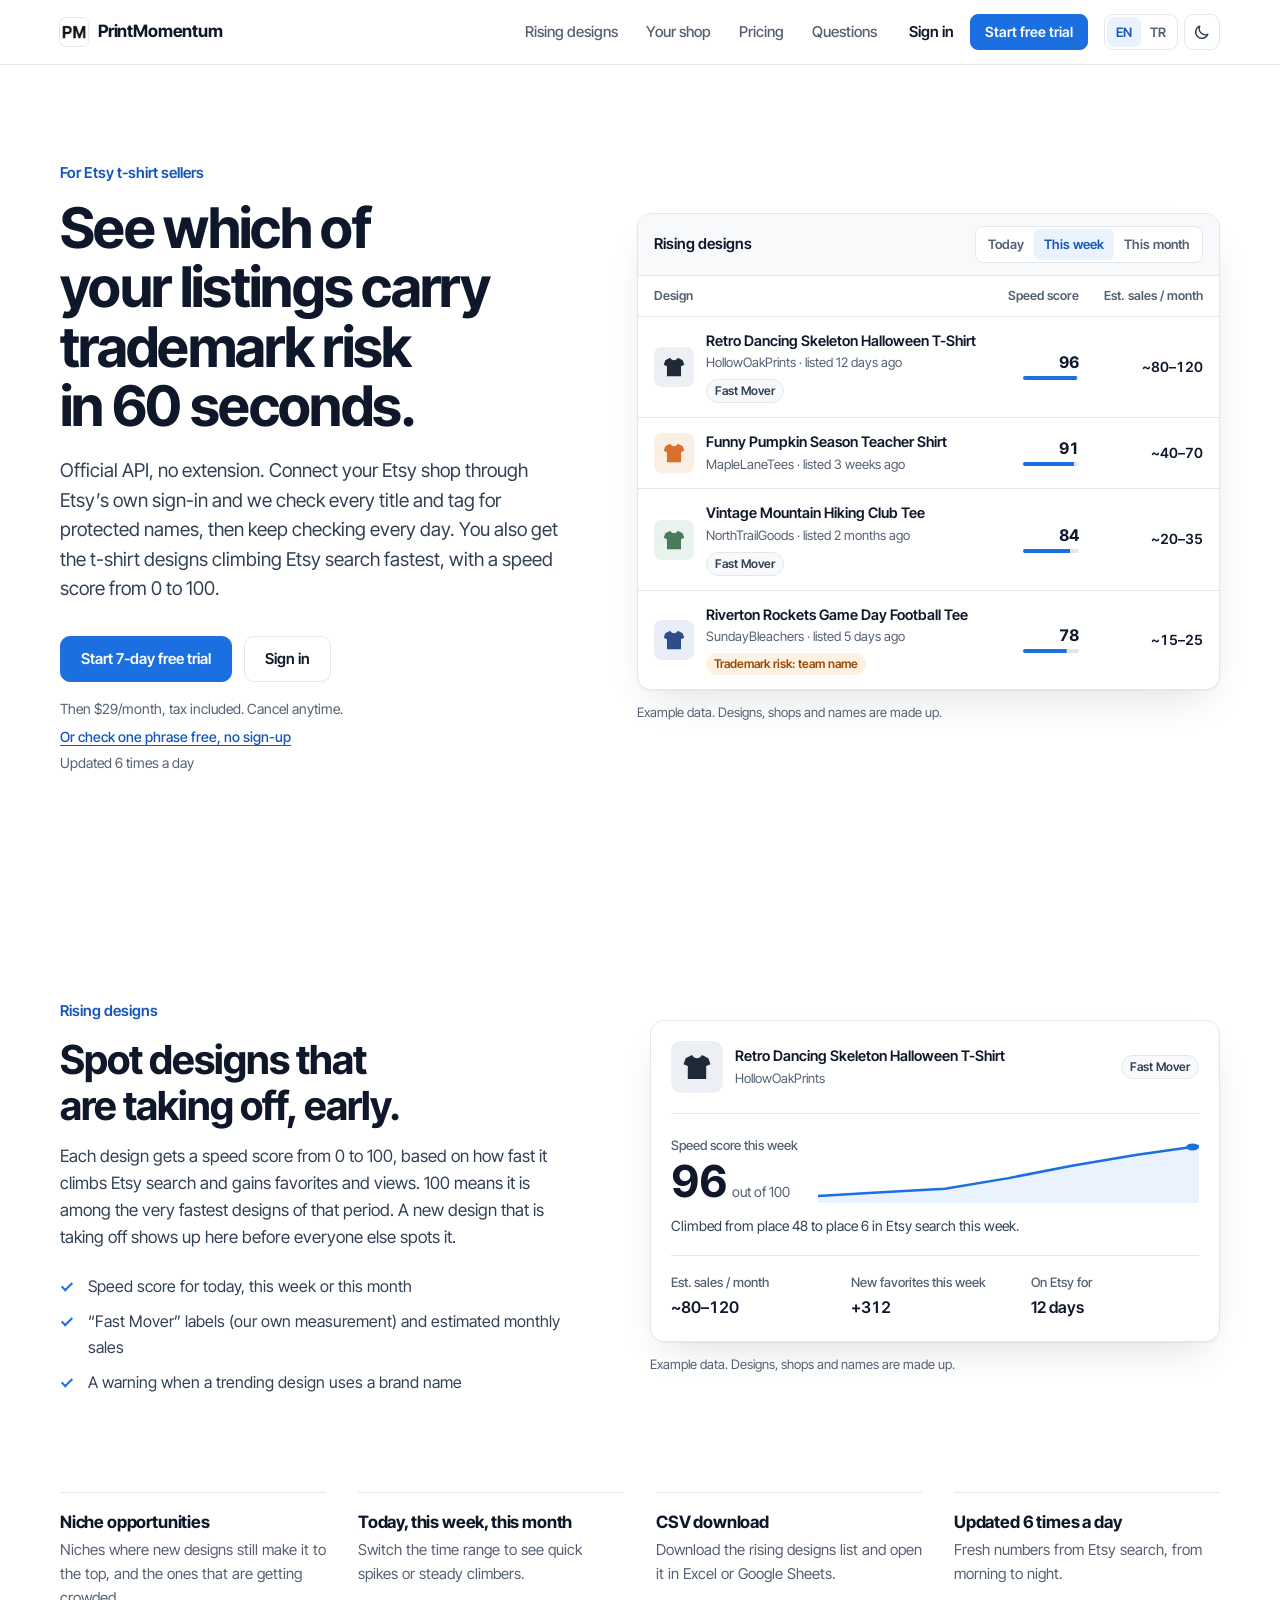
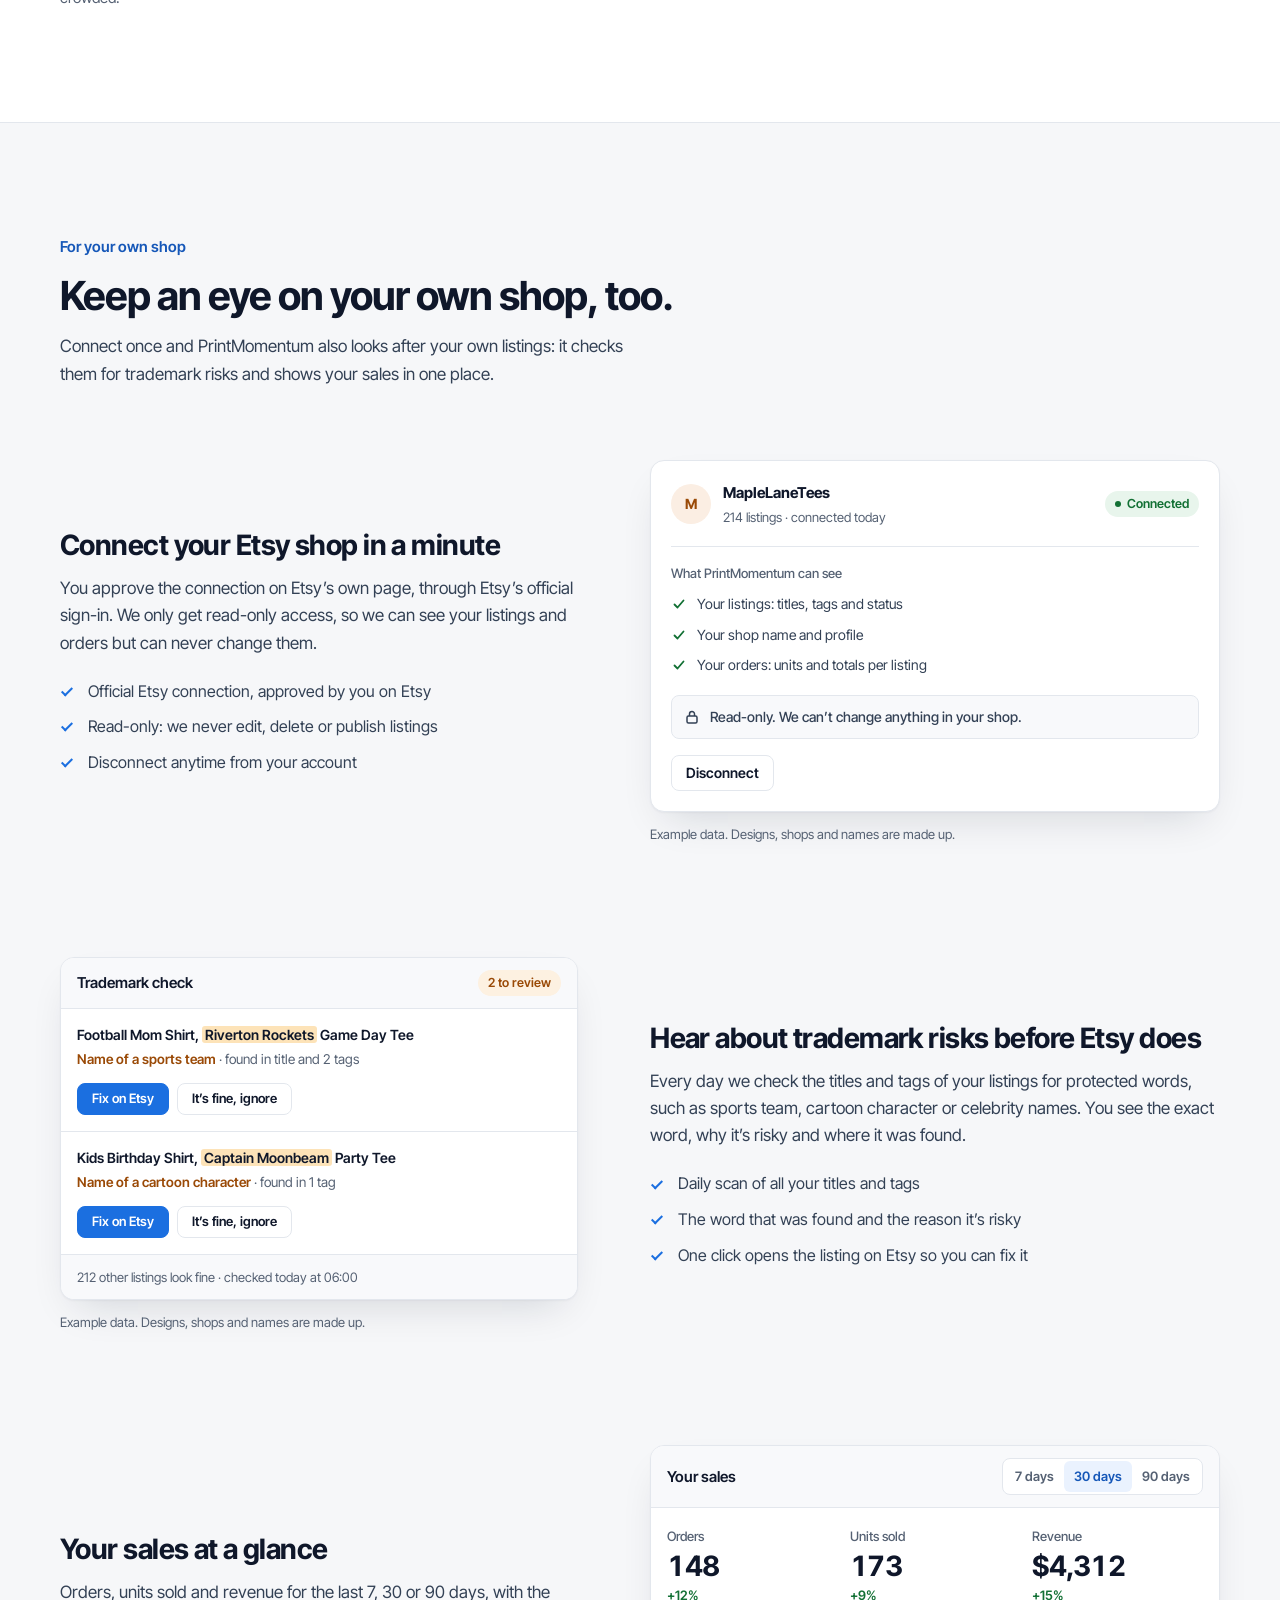
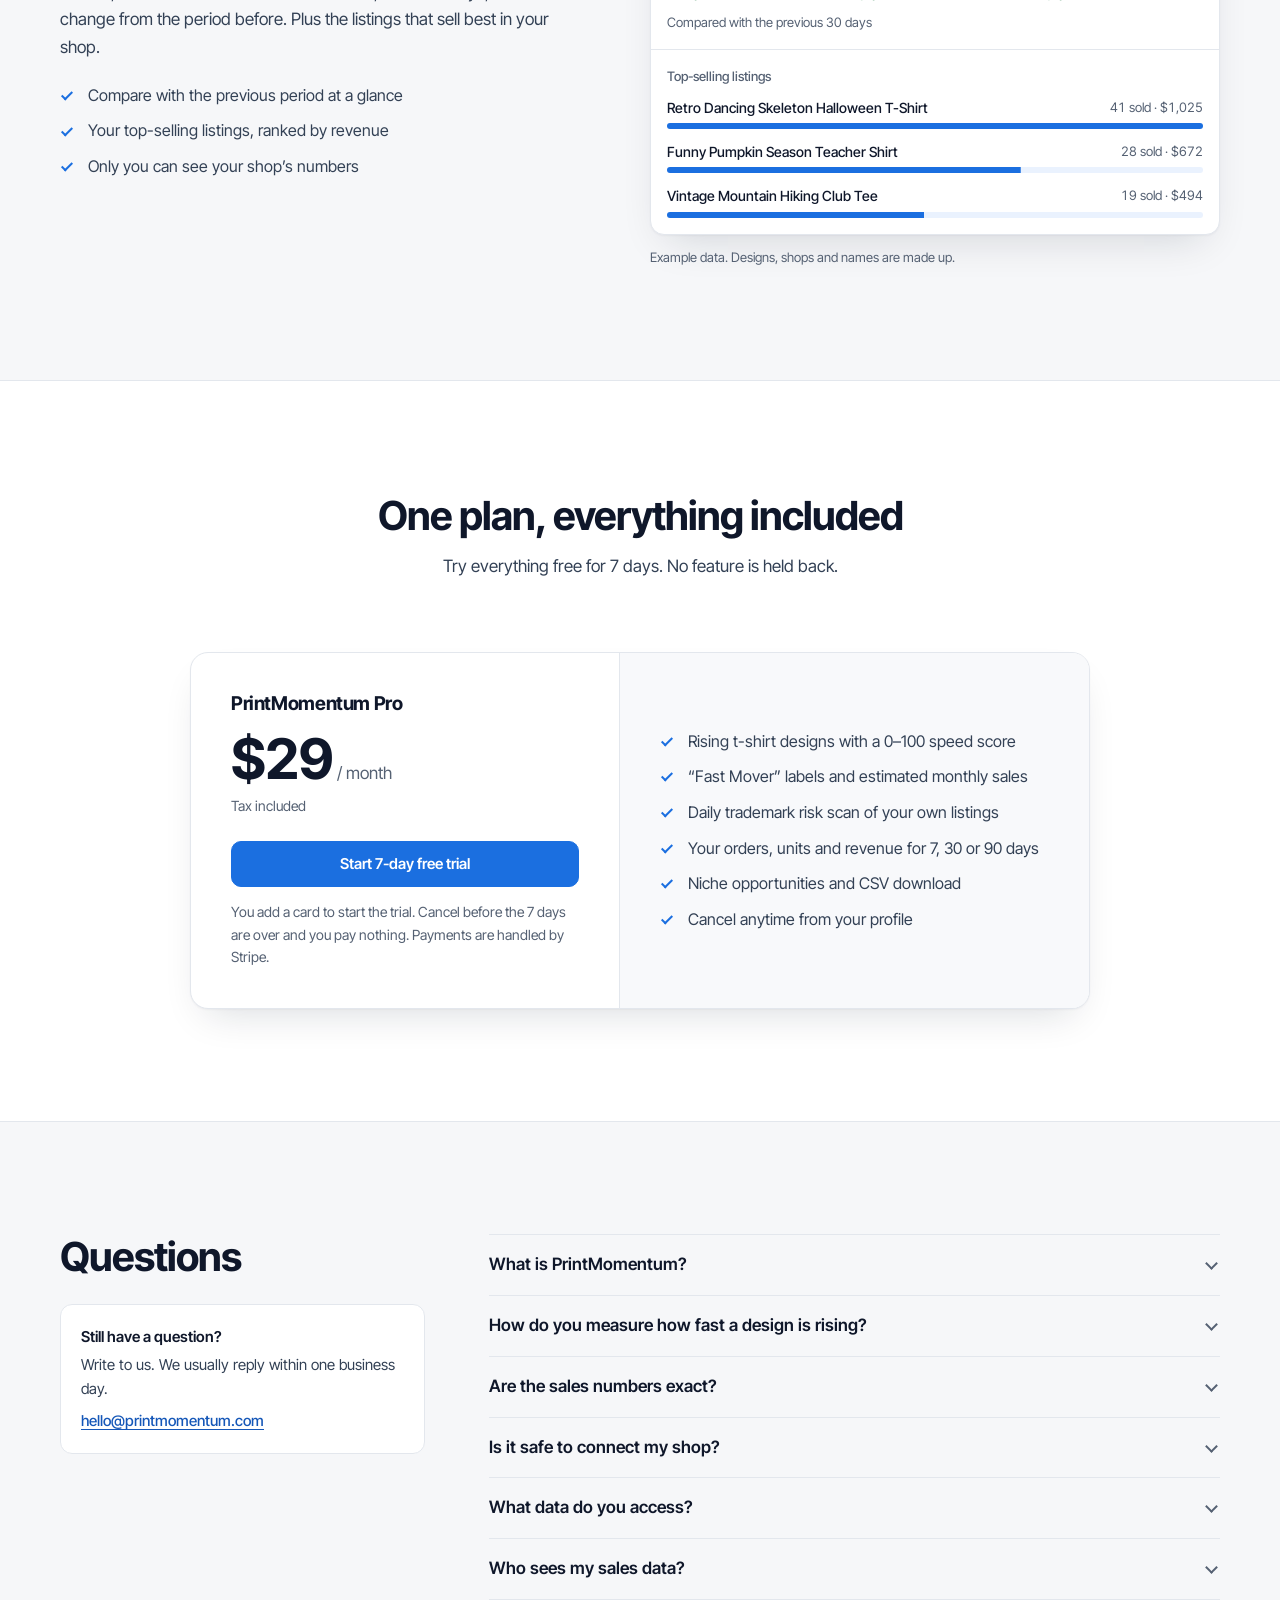
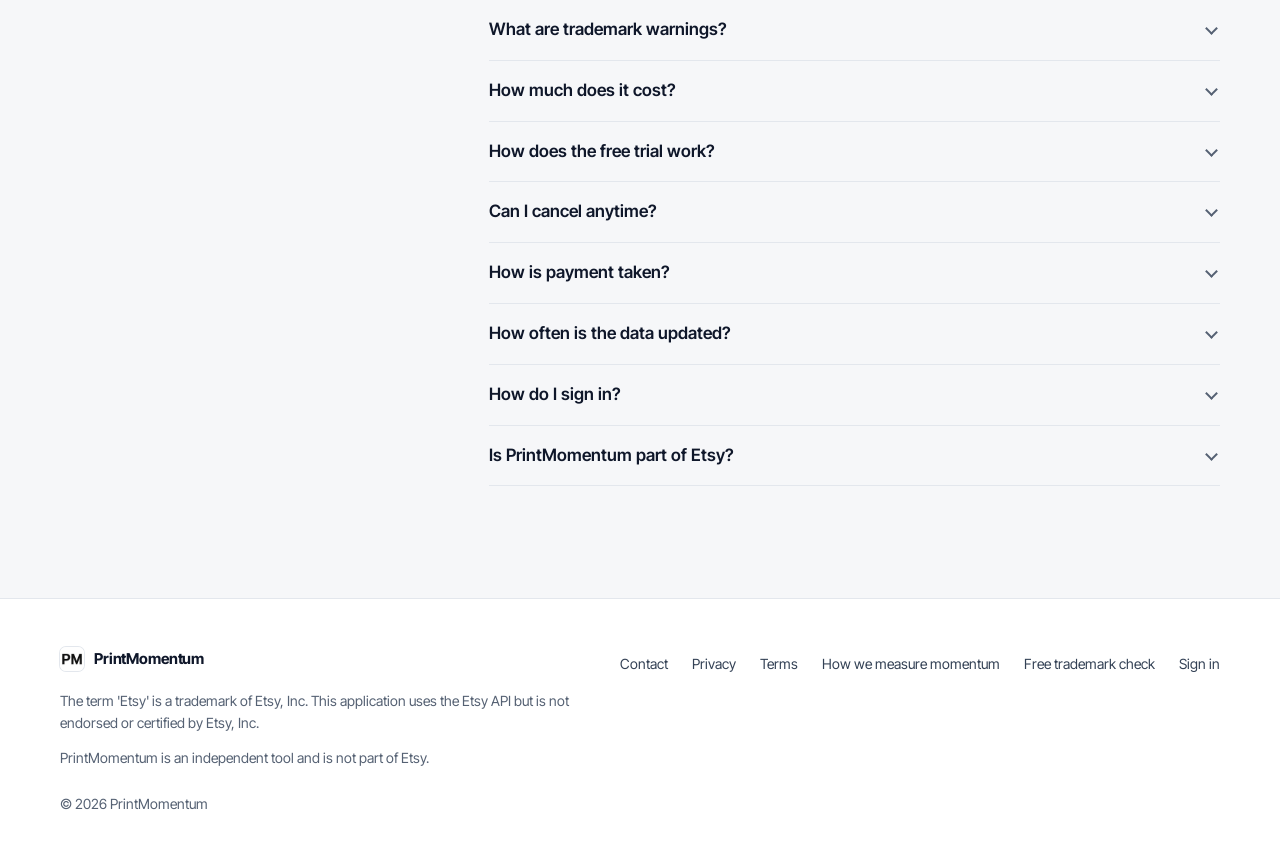
==== commit 0b6a7ffc: "Merge remote-tracking branch 'origin/main' into agents/ef-copy-trust" ====
--- a/index.html
+++ b/index.html
@@ -7,10 +7,10 @@
     <meta name="theme-color" content="#f6f7f9" />
     <meta name="color-scheme" content="light dark" />
     <script src="/theme-init.js?v=20261006-1"></script>
-    <title data-i18n="meta.title">PrintMomentum · rising Etsy t-shirt designs and trademark checks</title>
+    <title data-i18n="meta.title">PrintMomentum · trademark risk scan and rising t-shirt designs for Etsy sellers</title>
     <meta
       name="description"
-      content="For Etsy t-shirt sellers: see which designs are rising fastest, scan your own listings for trademark risks every day and see your sales at a glance. 7-day free trial."
+      content="For Etsy t-shirt sellers: see which of your listings carry trademark risk in 60 seconds, through the official Etsy API with no browser extension. Plus the t-shirt designs rising fastest right now. 7-day free trial."
       data-i18n-attr="content:meta.description"
     />
     <!-- Language variants are two static pages: / (English) and /tr/ (Turkish), generated by scripts/build-pages.mjs. -->
@@ -23,21 +23,21 @@
     <meta property="og:site_name" content="PrintMomentum" />
     <meta property="og:locale" content="en_US" />
     <meta property="og:locale:alternate" content="tr_TR" />
-    <meta property="og:title" content="PrintMomentum · rising Etsy t-shirt designs and trademark checks" data-i18n-attr="content:meta.title" />
+    <meta property="og:title" content="PrintMomentum · trademark risk scan and rising t-shirt designs for Etsy sellers" data-i18n-attr="content:meta.title" />
     <meta
       property="og:description"
-      content="For Etsy t-shirt sellers: see which designs are rising fastest, scan your own listings for trademark risks every day and see your sales at a glance. 7-day free trial."
+      content="For Etsy t-shirt sellers: see which of your listings carry trademark risk in 60 seconds, through the official Etsy API with no browser extension. Plus the t-shirt designs rising fastest right now. 7-day free trial."
       data-i18n-attr="content:meta.description"
     />
     <meta property="og:image" content="https://printmomentum.com/og-image.png" />
     <meta property="og:image:width" content="1200" />
     <meta property="og:image:height" content="630" />
-    <meta property="og:image:alt" content="PrintMomentum: find rising t-shirt designs and keep your Etsy shop safe." data-i18n-attr="content:meta.ogAlt" />
+    <meta property="og:image:alt" content="PrintMomentum: scan your Etsy shop for trademark risk and find rising t-shirt designs." data-i18n-attr="content:meta.ogAlt" />
     <meta name="twitter:card" content="summary_large_image" />
-    <meta name="twitter:title" content="PrintMomentum · rising Etsy t-shirt designs and trademark checks" data-i18n-attr="content:meta.title" />
+    <meta name="twitter:title" content="PrintMomentum · trademark risk scan and rising t-shirt designs for Etsy sellers" data-i18n-attr="content:meta.title" />
     <meta
       name="twitter:description"
-      content="For Etsy t-shirt sellers: see which designs are rising fastest, scan your own listings for trademark risks every day and see your sales at a glance. 7-day free trial."
+      content="For Etsy t-shirt sellers: see which of your listings carry trademark risk in 60 seconds, through the official Etsy API with no browser extension. Plus the t-shirt designs rising fastest right now. 7-day free trial."
       data-i18n-attr="content:meta.description"
     />
     <meta name="twitter:image" content="https://printmomentum.com/og-image.png" />
@@ -56,7 +56,7 @@
         "url": "https://printmomentum.com/",
         "applicationCategory": "BusinessApplication",
         "operatingSystem": "Web",
-        "description": "For Etsy t-shirt sellers: see which designs are rising fastest, scan your own listings for trademark risks every day and see your sales at a glance. 7-day free trial.",
+        "description": "For Etsy t-shirt sellers: see which of your listings carry trademark risk in 60 seconds, through the official Etsy API with no browser extension. Plus the t-shirt designs rising fastest right now. 7-day free trial.",
         "inLanguage": "en",
         "offers": {
           "@type": "Offer",
@@ -78,7 +78,7 @@
       }
     </script>
   </head>
-  <body data-page="home">
+  <body data-page="home" data-static-lang>
     <svg width="0" height="0" style="position: absolute" aria-hidden="true" focusable="false">
       <symbol id="i-tee" viewBox="0 0 24 24">
         <path d="M8.5 3.5 4 5.8 2.5 10l3 1.3V20.5h13v-9.2l3-1.3L20 5.8l-4.5-2.3c-.6 1.4-1.9 2.3-3.5 2.3s-2.9-.9-3.5-2.3Z" fill="currentColor" />
@@ -128,13 +128,14 @@
         <div class="container hero-grid">
           <div class="hero-copy">
             <p class="eyebrow" data-i18n="hero.eyebrow">For Etsy t-shirt sellers</p>
-            <h1 id="hero-title" data-i18n="hero.title">Find the t-shirt designs climbing Etsy fastest.</h1>
-            <p class="lede" data-i18n="hero.lede">We check Etsy search 6 times a day and give every design a speed score from 0 to 100. Connect your shop and we also scan your own listings for trademark risks every day and show your sales in one place.</p>
+            <h1 id="hero-title" data-i18n="hero.title">See which of your listings carry trademark risk in 60 seconds.</h1>
+            <p class="lede" data-i18n="hero.lede">Official API, no extension. Connect your Etsy shop through Etsy’s own sign-in and we check every title and tag for protected names, then keep checking every day. You also get the t-shirt designs climbing Etsy search fastest, with a speed score from 0 to 100.</p>
             <div class="hero-actions">
               <a class="button" href="https://app.printmomentum.com/pricing" data-i18n="hero.ctaPrimary">Start 7-day free trial</a>
               <a class="button button-secondary" href="https://app.printmomentum.com/auth/login" data-i18n="hero.ctaSecondary">Sign in</a>
             </div>
             <p class="hero-note" data-i18n="hero.note">Then $29/month, tax included. Cancel anytime.</p>
+            <p class="hero-phrase"><a class="text-link" href="/trademark-check/" data-i18n="hero.phraseLink">Or check one phrase free, no sign-up</a></p>
             <p class="stats-line" id="stats-line" data-i18n="stats.fallback">Updated 6 times a day</p>
           </div>
 
@@ -159,7 +160,7 @@
                   <div class="rise-design">
                     <strong data-i18n="rising.row1.title">Retro Dancing Skeleton Halloween T-Shirt</strong>
                     <span class="rise-sub"><span data-i18n="rising.row1.shop">HollowOakPrints</span> · <span data-i18n="rising.row1.meta">listed 12 days ago</span></span>
-                    <span class="chip chip-best" data-i18n="badge.bestseller">Bestseller</span>
+                    <span class="chip chip-best" data-i18n="badge.bestseller">Fast Mover</span>
                   </div>
                   <span class="score" style="--score: 96"><b class="numeric">96</b><i aria-hidden="true"></i></span>
                   <span class="rise-sales numeric" data-i18n="rising.row1.sales">~80–120</span>
@@ -178,7 +179,7 @@
                   <div class="rise-design">
                     <strong data-i18n="rising.row3.title">Vintage Mountain Hiking Club Tee</strong>
                     <span class="rise-sub"><span data-i18n="rising.row3.shop">NorthTrailGoods</span> · <span data-i18n="rising.row3.meta">listed 2 months ago</span></span>
-                    <span class="chip chip-best" data-i18n="badge.bestseller">Bestseller</span>
+                    <span class="chip chip-best" data-i18n="badge.bestseller">Fast Mover</span>
                   </div>
                   <span class="score" style="--score: 84"><b class="numeric">84</b><i aria-hidden="true"></i></span>
                   <span class="rise-sales numeric" data-i18n="rising.row3.sales">~20–35</span>
@@ -207,10 +208,10 @@
             <div class="feature-text">
               <p class="kicker" data-i18n="rising.kicker">Rising designs</p>
               <h2 id="rising-title" class="section-title" data-i18n="rising.title">Spot designs that are taking off, early.</h2>
-              <p class="section-copy" data-i18n="rising.body">Each design gets a speed score from 0 to 100, based on how fast it climbs Etsy search and gains favorites and views. 100 means it is among the very fastest designs of that period. A new design that is taking off shows up here before it becomes a bestseller.</p>
+              <p class="section-copy" data-i18n="rising.body">Each design gets a speed score from 0 to 100, based on how fast it climbs Etsy search and gains favorites and views. 100 means it is among the very fastest designs of that period. A new design that is taking off shows up here before everyone else spots it.</p>
               <ul class="checks">
                 <li data-i18n="rising.point1">Speed score for today, this week or this month</li>
-                <li data-i18n="rising.point2">Bestseller badges from recent sales signals and estimated monthly sales</li>
+                <li data-i18n="rising.point2">“Fast Mover” labels (our own measurement) and estimated monthly sales</li>
                 <li data-i18n="rising.point3">A warning when a trending design uses a brand name</li>
               </ul>
             </div>
@@ -222,7 +223,7 @@
                     <strong data-i18n="rising.row1.title">Retro Dancing Skeleton Halloween T-Shirt</strong>
                     <span class="rise-sub" data-i18n="rising.row1.shop">HollowOakPrints</span>
                   </div>
-                  <span class="chip chip-best" data-i18n="badge.bestseller">Bestseller</span>
+                  <span class="chip chip-best" data-i18n="badge.bestseller">Fast Mover</span>
                 </div>
                 <div class="detail-score">
                   <div>
@@ -361,7 +362,7 @@
               <p class="feature-copy" data-i18n="sales.body">Orders, units sold and revenue for the last 7, 30 or 90 days, with the change from the period before. Plus the listings that sell best in your shop.</p>
               <ul class="checks">
                 <li data-i18n="sales.point1">Compare with the previous period at a glance</li>
-                <li data-i18n="sales.point2">Your best sellers, ranked by revenue</li>
+                <li data-i18n="sales.point2">Your top-selling listings, ranked by revenue</li>
                 <li data-i18n="sales.point3">Only you can see your shop’s numbers</li>
               </ul>
             </div>
@@ -382,7 +383,7 @@
                 </dl>
                 <p class="kpi-note" data-i18n="sales.vs">Compared with the previous 30 days</p>
                 <div class="best">
-                  <p class="best-title" data-i18n="sales.best">Best sellers</p>
+                  <p class="best-title" data-i18n="sales.best">Top-selling listings</p>
                   <ol class="best-list">
                     <li style="--share: 100%"><span class="best-name" data-i18n="rising.row1.title">Retro Dancing Skeleton Halloween T-Shirt</span><span class="best-val numeric" data-i18n="sales.best1">41 sold · $1,025</span><i aria-hidden="true"></i></li>
                     <li style="--share: 66%"><span class="best-name" data-i18n="rising.row2.title">Funny Pumpkin Season Teacher Shirt</span><span class="best-val numeric" data-i18n="sales.best2">28 sold · $672</span><i aria-hidden="true"></i></li>
@@ -416,7 +417,7 @@
             </div>
             <ul class="checks price-benefits">
               <li data-i18n="pricing.b1">Rising t-shirt designs with a 0–100 speed score</li>
-              <li data-i18n="pricing.b2">Bestseller badges and estimated monthly sales</li>
+              <li data-i18n="pricing.b2">“Fast Mover” labels and estimated monthly sales</li>
               <li data-i18n="pricing.b3">Daily trademark risk scan of your own listings</li>
               <li data-i18n="pricing.b4">Your orders, units and revenue for 7, 30 or 90 days</li>
               <li data-i18n="pricing.b5">Niche opportunities and CSV download</li>
@@ -464,12 +465,15 @@
             <img class="brand-logo" src="/pm-logo-64.png" alt="" width="24" height="24" loading="lazy" />
             <span>PrintMomentum</span>
           </a>
-          <p class="disclaimer" data-i18n="footer.disclaimer">The term “Etsy” is a trademark of Etsy, Inc. This application uses the Etsy API but is not endorsed or certified by Etsy, Inc.</p>
+          <p class="disclaimer" data-i18n="footer.disclaimer">The term 'Etsy' is a trademark of Etsy, Inc. This application uses the Etsy API but is not endorsed or certified by Etsy, Inc.</p>
+          <p class="disclaimer" data-i18n="footer.disclaimerNote">PrintMomentum is an independent tool and is not part of Etsy.</p>
         </div>
         <nav class="footer-nav" aria-label="Footer" data-i18n-attr="aria-label:footer.nav">
           <a href="mailto:hello@printmomentum.com" data-i18n="footer.contact">Contact</a>
           <a href="/privacy.html" data-i18n="footer.privacy">Privacy</a>
           <a href="/terms.html" data-i18n="footer.terms">Terms</a>
+          <a href="/how-we-measure/" data-i18n="nav.method">How we measure momentum</a>
+          <a href="/trademark-check/" data-i18n="nav.phraseCheck">Free trademark check</a>
           <a href="https://app.printmomentum.com/auth/login" data-i18n="nav.signIn">Sign in</a>
         </nav>
         <p class="footer-copy">© <span id="year">2026</span> PrintMomentum</p>
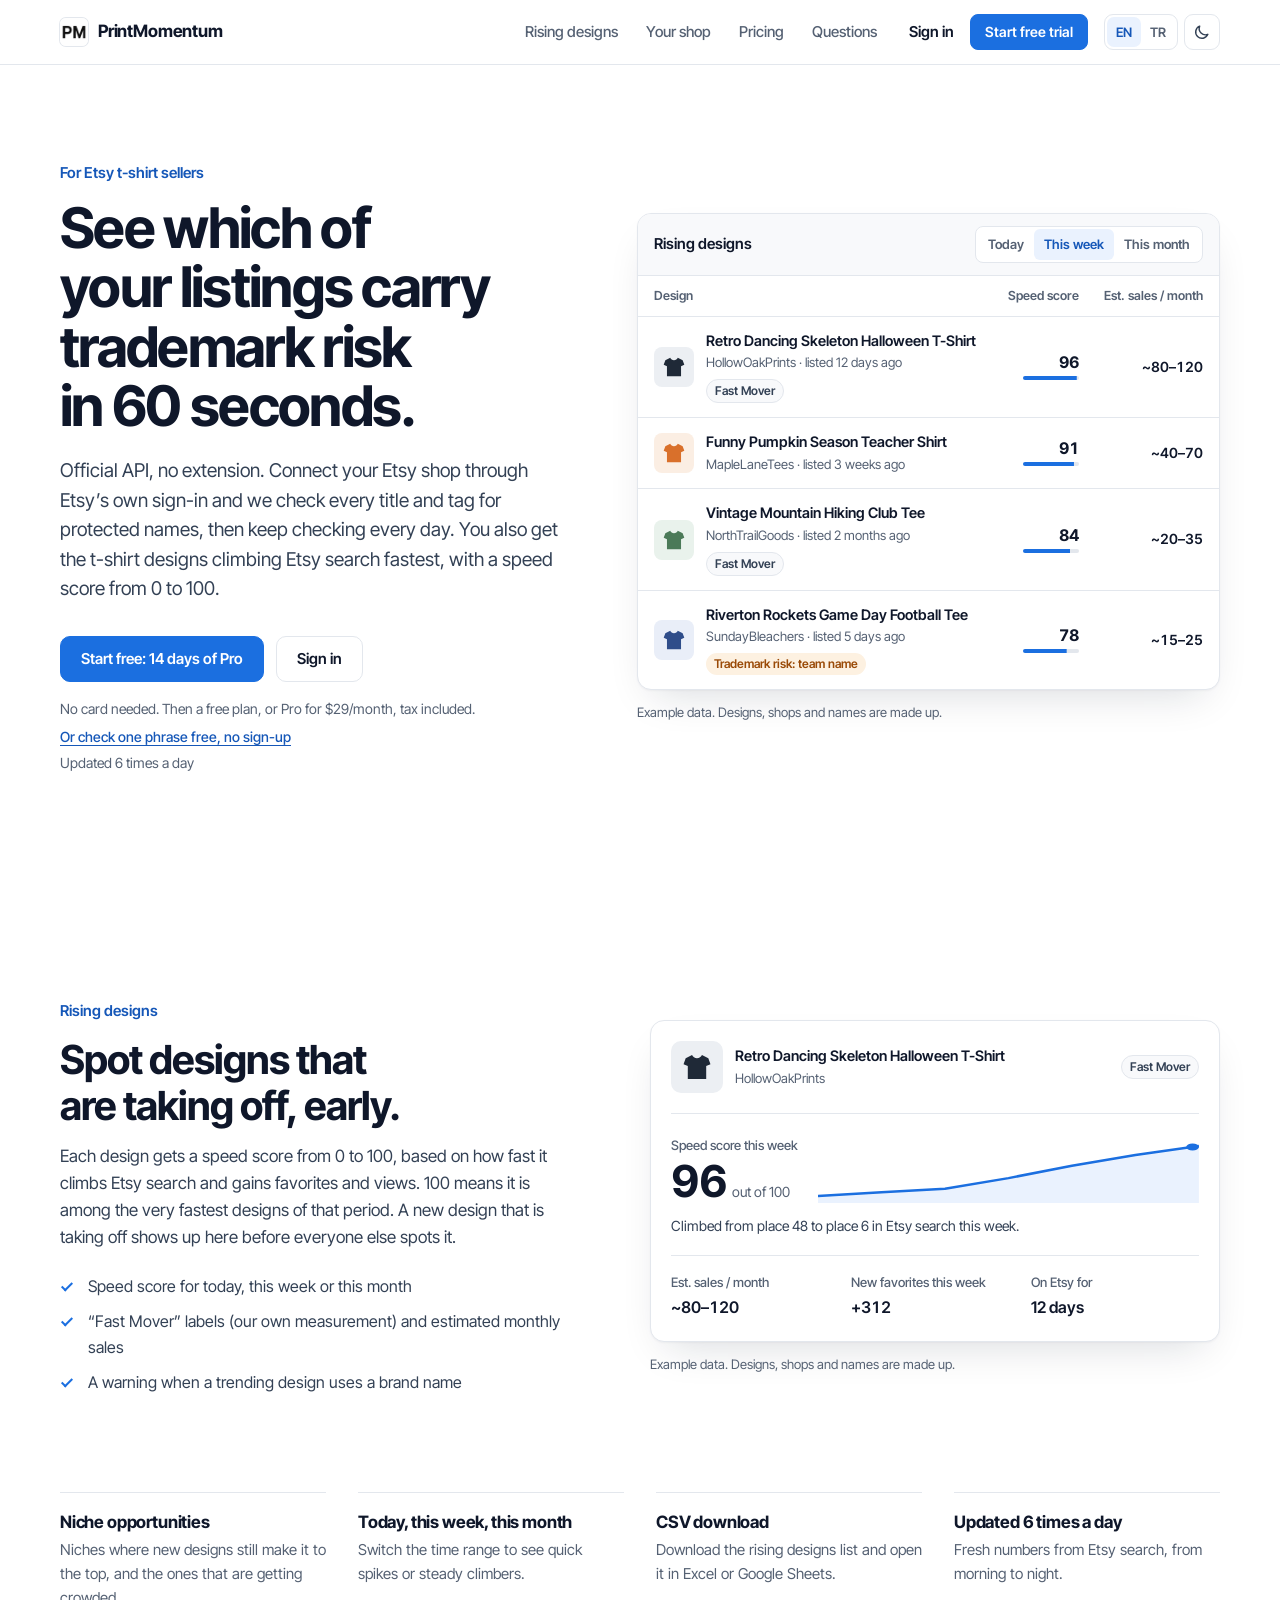
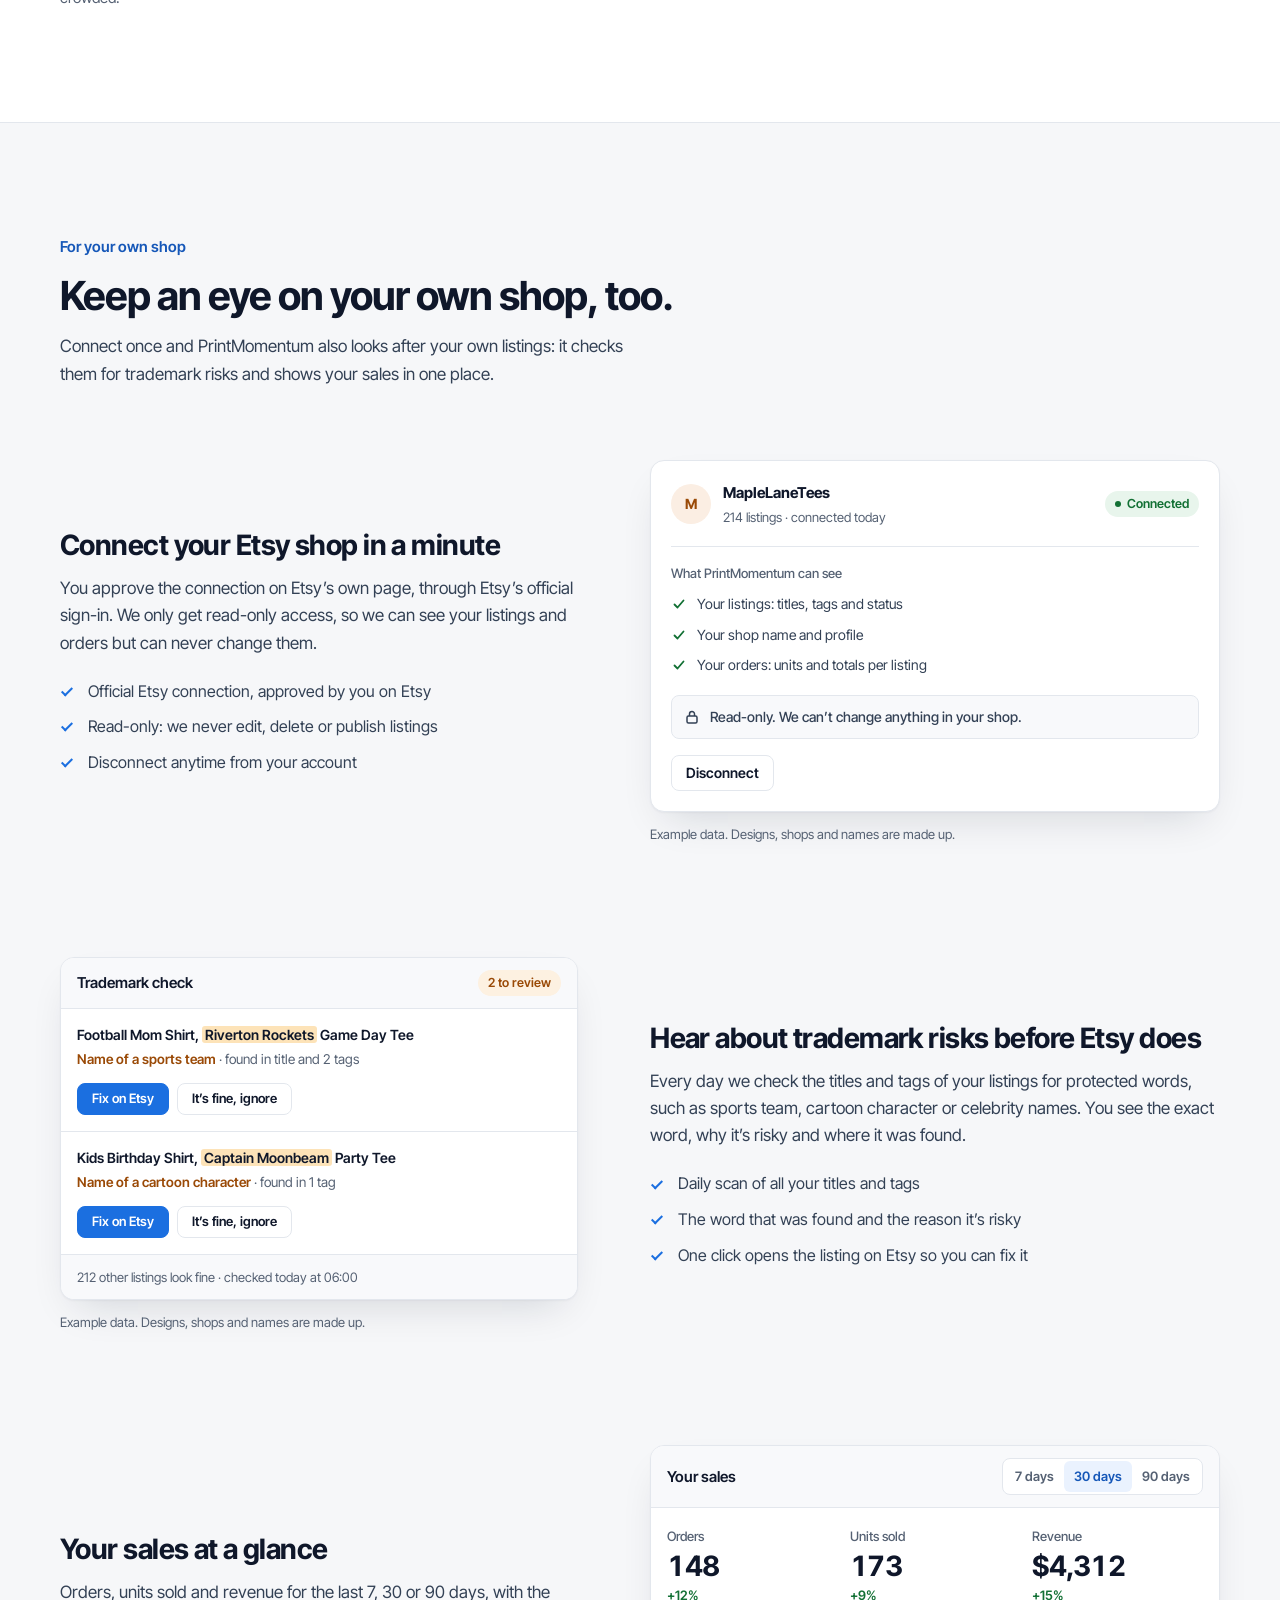
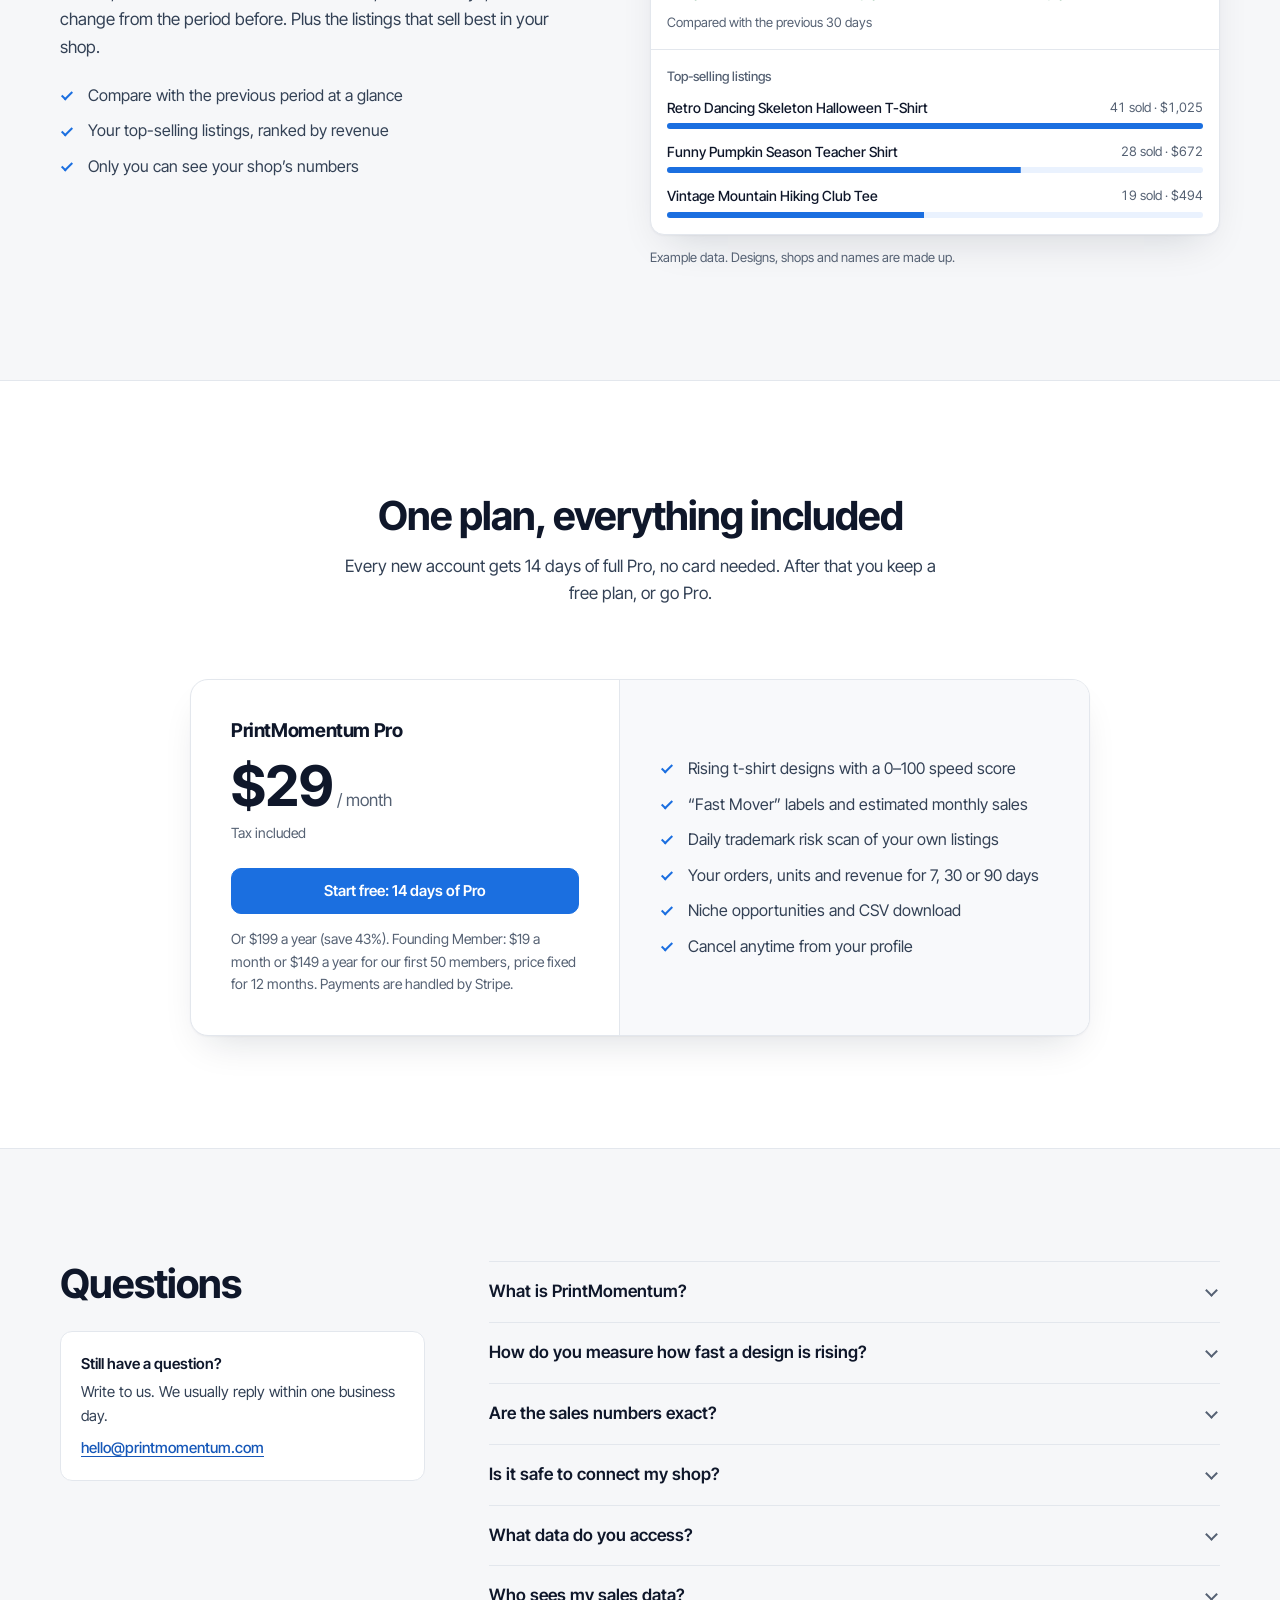
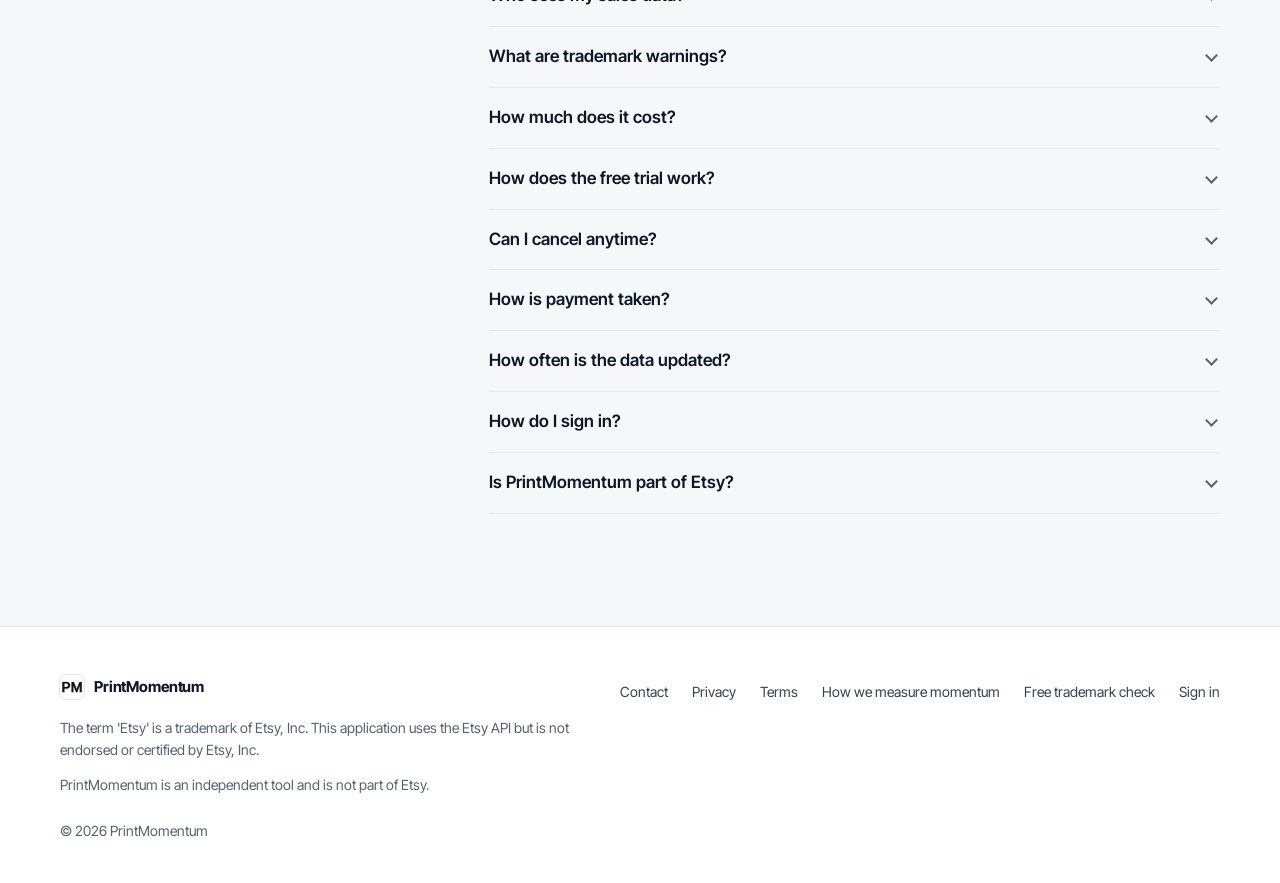
==== commit e995a672: "Landing: 14-day no-card Pro + free plan, yearly and Founding prices in copy, FAQ and terms Co-Author" ====
--- a/index.html
+++ b/index.html
@@ -10,7 +10,7 @@
     <title data-i18n="meta.title">PrintMomentum · trademark risk scan and rising t-shirt designs for Etsy sellers</title>
     <meta
       name="description"
-      content="For Etsy t-shirt sellers: see which of your listings carry trademark risk in 60 seconds, through the official Etsy API with no browser extension. Plus the t-shirt designs rising fastest right now. 7-day free trial."
+      content="For Etsy t-shirt sellers: see which of your listings carry trademark risk in 60 seconds, through the official Etsy API with no browser extension. Plus the t-shirt designs rising fastest right now. 14 days of Pro free, no card needed."
       data-i18n-attr="content:meta.description"
     />
     <!-- Language variants are two static pages: / (English) and /tr/ (Turkish), generated by scripts/build-pages.mjs. -->
@@ -26,7 +26,7 @@
     <meta property="og:title" content="PrintMomentum · trademark risk scan and rising t-shirt designs for Etsy sellers" data-i18n-attr="content:meta.title" />
     <meta
       property="og:description"
-      content="For Etsy t-shirt sellers: see which of your listings carry trademark risk in 60 seconds, through the official Etsy API with no browser extension. Plus the t-shirt designs rising fastest right now. 7-day free trial."
+      content="For Etsy t-shirt sellers: see which of your listings carry trademark risk in 60 seconds, through the official Etsy API with no browser extension. Plus the t-shirt designs rising fastest right now. 14 days of Pro free, no card needed."
       data-i18n-attr="content:meta.description"
     />
     <meta property="og:image" content="https://printmomentum.com/og-image.png" />
@@ -37,7 +37,7 @@
     <meta name="twitter:title" content="PrintMomentum · trademark risk scan and rising t-shirt designs for Etsy sellers" data-i18n-attr="content:meta.title" />
     <meta
       name="twitter:description"
-      content="For Etsy t-shirt sellers: see which of your listings carry trademark risk in 60 seconds, through the official Etsy API with no browser extension. Plus the t-shirt designs rising fastest right now. 7-day free trial."
+      content="For Etsy t-shirt sellers: see which of your listings carry trademark risk in 60 seconds, through the official Etsy API with no browser extension. Plus the t-shirt designs rising fastest right now. 14 days of Pro free, no card needed."
       data-i18n-attr="content:meta.description"
     />
     <meta name="twitter:image" content="https://printmomentum.com/og-image.png" />
@@ -56,7 +56,7 @@
         "url": "https://printmomentum.com/",
         "applicationCategory": "BusinessApplication",
         "operatingSystem": "Web",
-        "description": "For Etsy t-shirt sellers: see which of your listings carry trademark risk in 60 seconds, through the official Etsy API with no browser extension. Plus the t-shirt designs rising fastest right now. 7-day free trial.",
+        "description": "For Etsy t-shirt sellers: see which of your listings carry trademark risk in 60 seconds, through the official Etsy API with no browser extension. Plus the t-shirt designs rising fastest right now. 14 days of Pro free, no card needed.",
         "inLanguage": "en",
         "offers": {
           "@type": "Offer",
@@ -131,10 +131,10 @@
             <h1 id="hero-title" data-i18n="hero.title">See which of your listings carry trademark risk in 60 seconds.</h1>
             <p class="lede" data-i18n="hero.lede">Official API, no extension. Connect your Etsy shop through Etsy’s own sign-in and we check every title and tag for protected names, then keep checking every day. You also get the t-shirt designs climbing Etsy search fastest, with a speed score from 0 to 100.</p>
             <div class="hero-actions">
-              <a class="button" href="https://app.printmomentum.com/pricing" data-i18n="hero.ctaPrimary">Start 7-day free trial</a>
+              <a class="button" href="https://app.printmomentum.com/pricing" data-i18n="hero.ctaPrimary">Start free: 14 days of Pro</a>
               <a class="button button-secondary" href="https://app.printmomentum.com/auth/login" data-i18n="hero.ctaSecondary">Sign in</a>
             </div>
-            <p class="hero-note" data-i18n="hero.note">Then $29/month, tax included. Cancel anytime.</p>
+            <p class="hero-note" data-i18n="hero.note">No card needed. Then a free plan, or Pro for $29/month, tax included.</p>
             <p class="hero-phrase"><a class="text-link" href="/trademark-check/" data-i18n="hero.phraseLink">Or check one phrase free, no sign-up</a></p>
             <p class="stats-line" id="stats-line" data-i18n="stats.fallback">Updated 6 times a day</p>
           </div>
@@ -402,7 +402,7 @@
         <div class="container">
           <header class="section-head section-head-center">
             <h2 id="pricing-title" class="section-title" data-i18n="pricing.title">One plan, everything included</h2>
-            <p class="section-copy" data-i18n="pricing.copy">Try everything free for 7 days. No feature is held back.</p>
+            <p class="section-copy" data-i18n="pricing.copy">Every new account gets 14 days of full Pro, no card needed. After that you keep a free plan, or go Pro.</p>
           </header>
           <div class="price-card">
             <div class="price-main">
@@ -412,8 +412,8 @@
                 <span class="price-per" data-i18n="pricing.per">/ month</span>
               </p>
               <p class="price-tax" data-i18n="pricing.tax">Tax included</p>
-              <a class="button button-block" href="https://app.printmomentum.com/pricing" data-i18n="pricing.cta">Start 7-day free trial</a>
-              <p class="price-note" data-i18n="pricing.note">You add a card to start the trial. Cancel before the 7 days are over and you pay nothing. Payments are handled by Stripe.</p>
+              <a class="button button-block" href="https://app.printmomentum.com/pricing" data-i18n="pricing.cta">Start free: 14 days of Pro</a>
+              <p class="price-note" data-i18n="pricing.note">Or $199 a year (save 43%). Founding Member: $19 a month or $149 a year for our first 50 members, price fixed for 12 months. Payments are handled by Stripe.</p>
             </div>
             <ul class="checks price-benefits">
               <li data-i18n="pricing.b1">Rising t-shirt designs with a 0–100 speed score</li>
@@ -446,8 +446,8 @@
             <details><summary data-i18n="faq.q13">What data do you access?</summary><p data-i18n="faq.a13">Only what the trademark scan and your sales overview need: your shop name and profile, your listings (title, tags, description, price, quantity, SKU, photos and status) and your orders (date, units, total per listing and the buyer’s country). We do not store your buyers’ names, addresses, emails or messages.</p></details>
             <details><summary data-i18n="faq.q14">Who sees my sales data?</summary><p data-i18n="faq.a14">Only you. Your shop’s numbers are shown only in your own account. We don’t share or sell them, and they never appear in the lists other users see.</p></details>
             <details><summary data-i18n="faq.q9">What are trademark warnings?</summary><p data-i18n="faq.a9">If a title or tag contains a well-known brand, sports team, character or celebrity name, we mark it: on trending designs in the list, and on your own listings if you connect your shop. Selling such designs can get a listing removed or your shop suspended. The warning is a helper, not legal advice, so always check yourself.</p></details>
-            <details><summary data-i18n="faq.q5">How much does it cost?</summary><p data-i18n="faq.a5">PrintMomentum Pro is $29 a month, tax included. There is one plan with every feature. The first 7 days are free.</p></details>
-            <details><summary data-i18n="faq.q6">How does the free trial work?</summary><p data-i18n="faq.a6">You create an account and add a card. Nothing is charged for 7 days, and if you cancel during the trial you pay nothing. If you do not cancel, the $29 monthly plan starts when the trial ends.</p></details>
+            <details><summary data-i18n="faq.q5">How much does it cost?</summary><p data-i18n="faq.a5">PrintMomentum Pro is $29 a month or $199 a year, tax included, with every feature. Our first 50 members can join as Founding Members for $19 a month or $149 a year, with the price fixed for 12 months. There is also a free plan.</p></details>
+            <details><summary data-i18n="faq.q6">How does the free trial work?</summary><p data-i18n="faq.a6">Create an account and you get 14 days of full Pro. No card needed, nothing is charged. When the 14 days end you move to the free plan automatically: you still see your shop’s trademark risk count and the top 5 designs of each niche. Upgrade to Pro whenever you want the full details.</p></details>
             <details><summary data-i18n="faq.q7">Can I cancel anytime?</summary><p data-i18n="faq.a7">Yes. Open your profile in the app and cancel your subscription there, any time. You keep access until the end of the period you already paid for, and you are not charged again. There are no partial refunds. Need a break instead? You can pause for 1 or 2 months. If you cancel during the free trial, it costs nothing.</p></details>
             <details><summary data-i18n="faq.q8">How is payment taken?</summary><p data-i18n="faq.a8">Payments go through Stripe, a widely used payment provider. Your card details go straight to Stripe; we never see or store your card number. You get a receipt by email after each payment.</p></details>
             <details><summary data-i18n="faq.q4">How often is the data updated?</summary><p data-i18n="faq.a4">Rising designs: 6 times a day. Your own shop: the trademark scan runs every day, and your sales are refreshed several times a day.</p></details>
@@ -480,7 +480,7 @@
       </div>
     </footer>
 
-    <script src="/i18n.js?v=20261006-1"></script>
-    <script src="/script.js?v=20261007-1"></script>
+    <script src="/i18n.js?v=20261007-2"></script>
+    <script src="/script.js?v=20261007-2"></script>
   </body>
 </html>
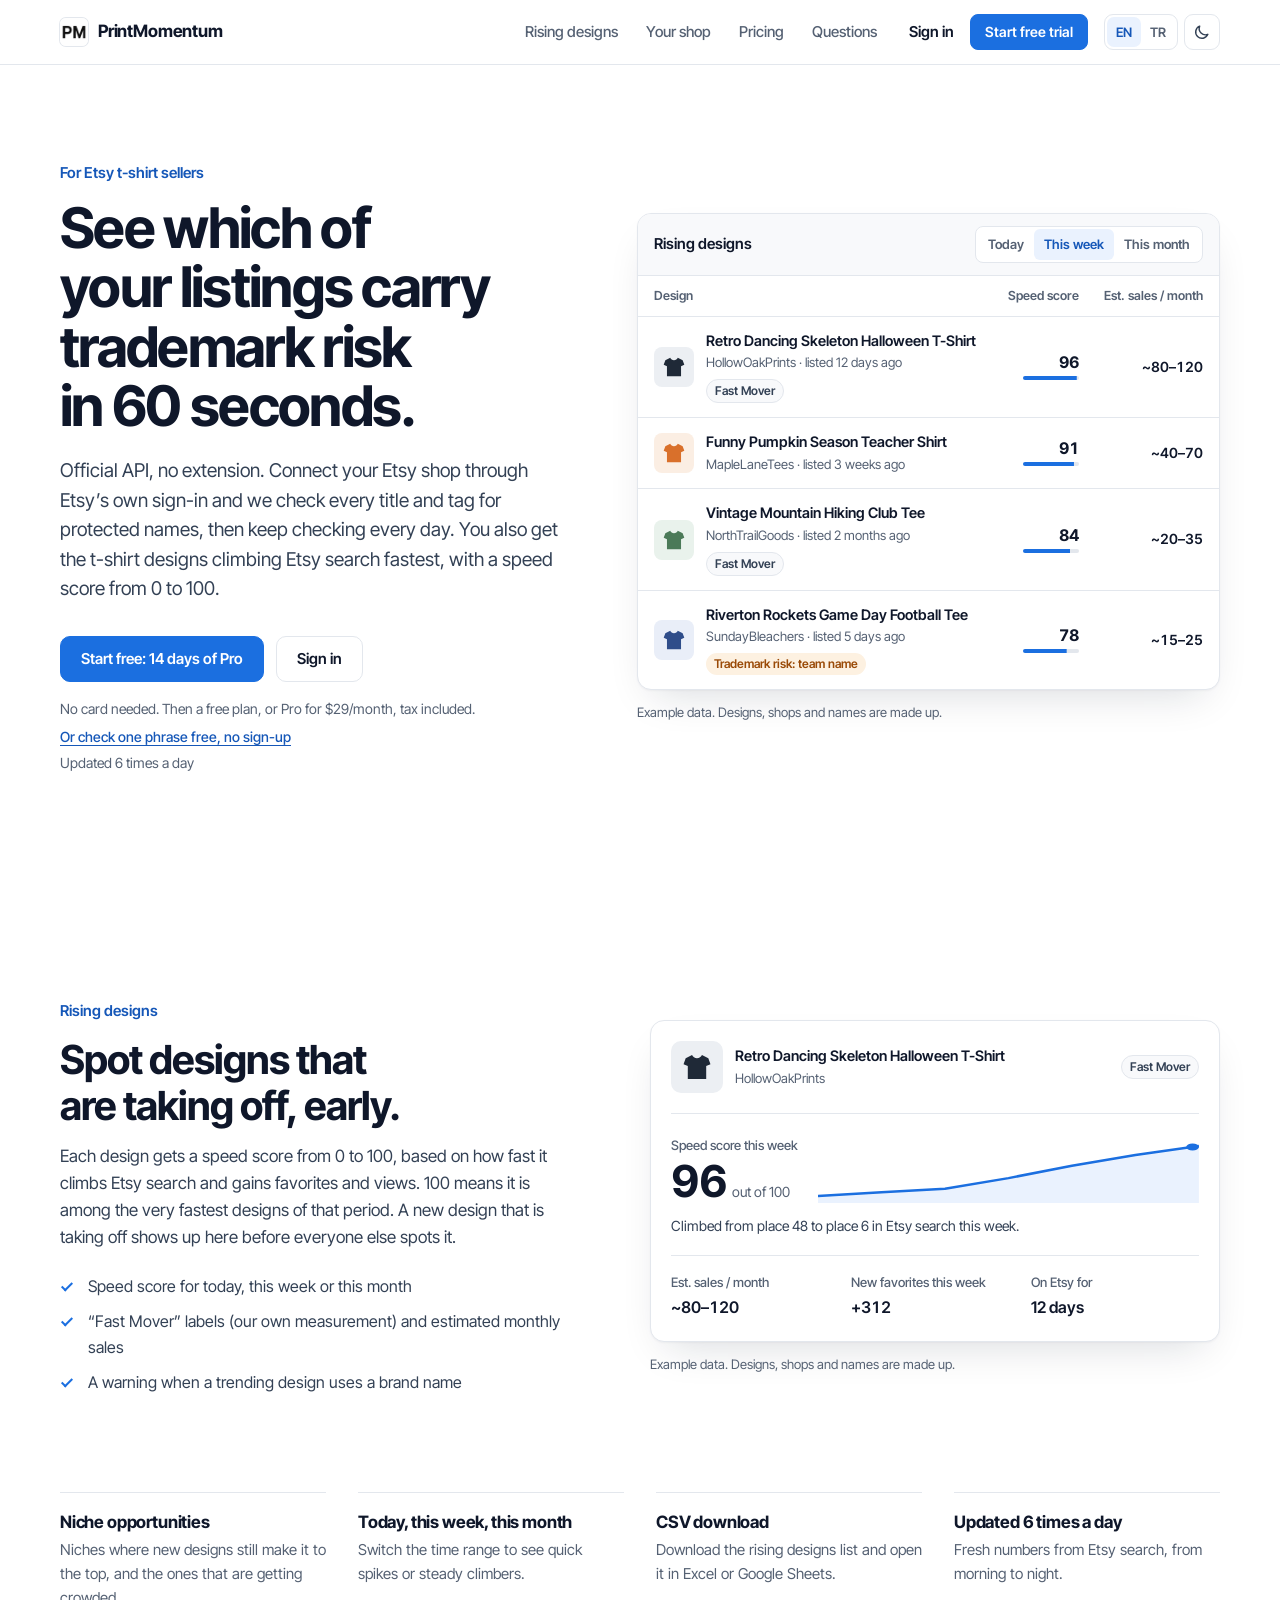
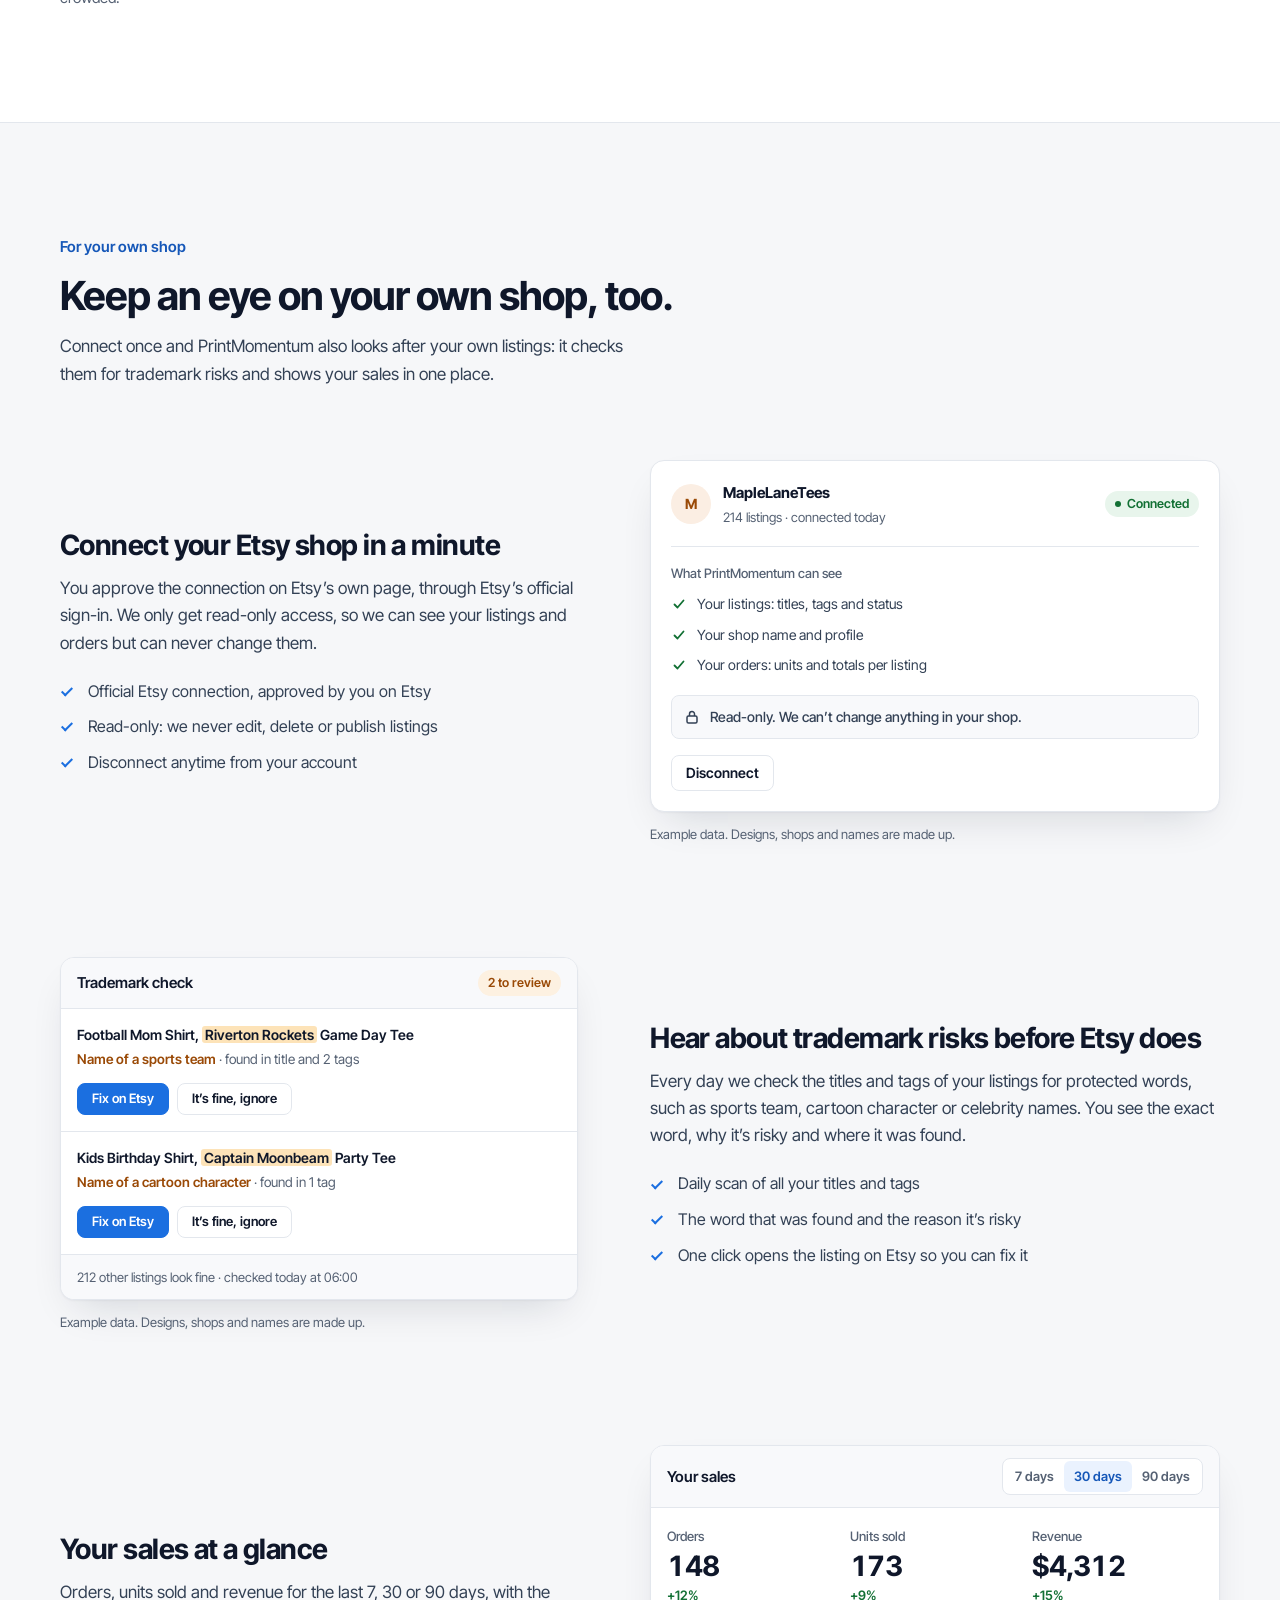
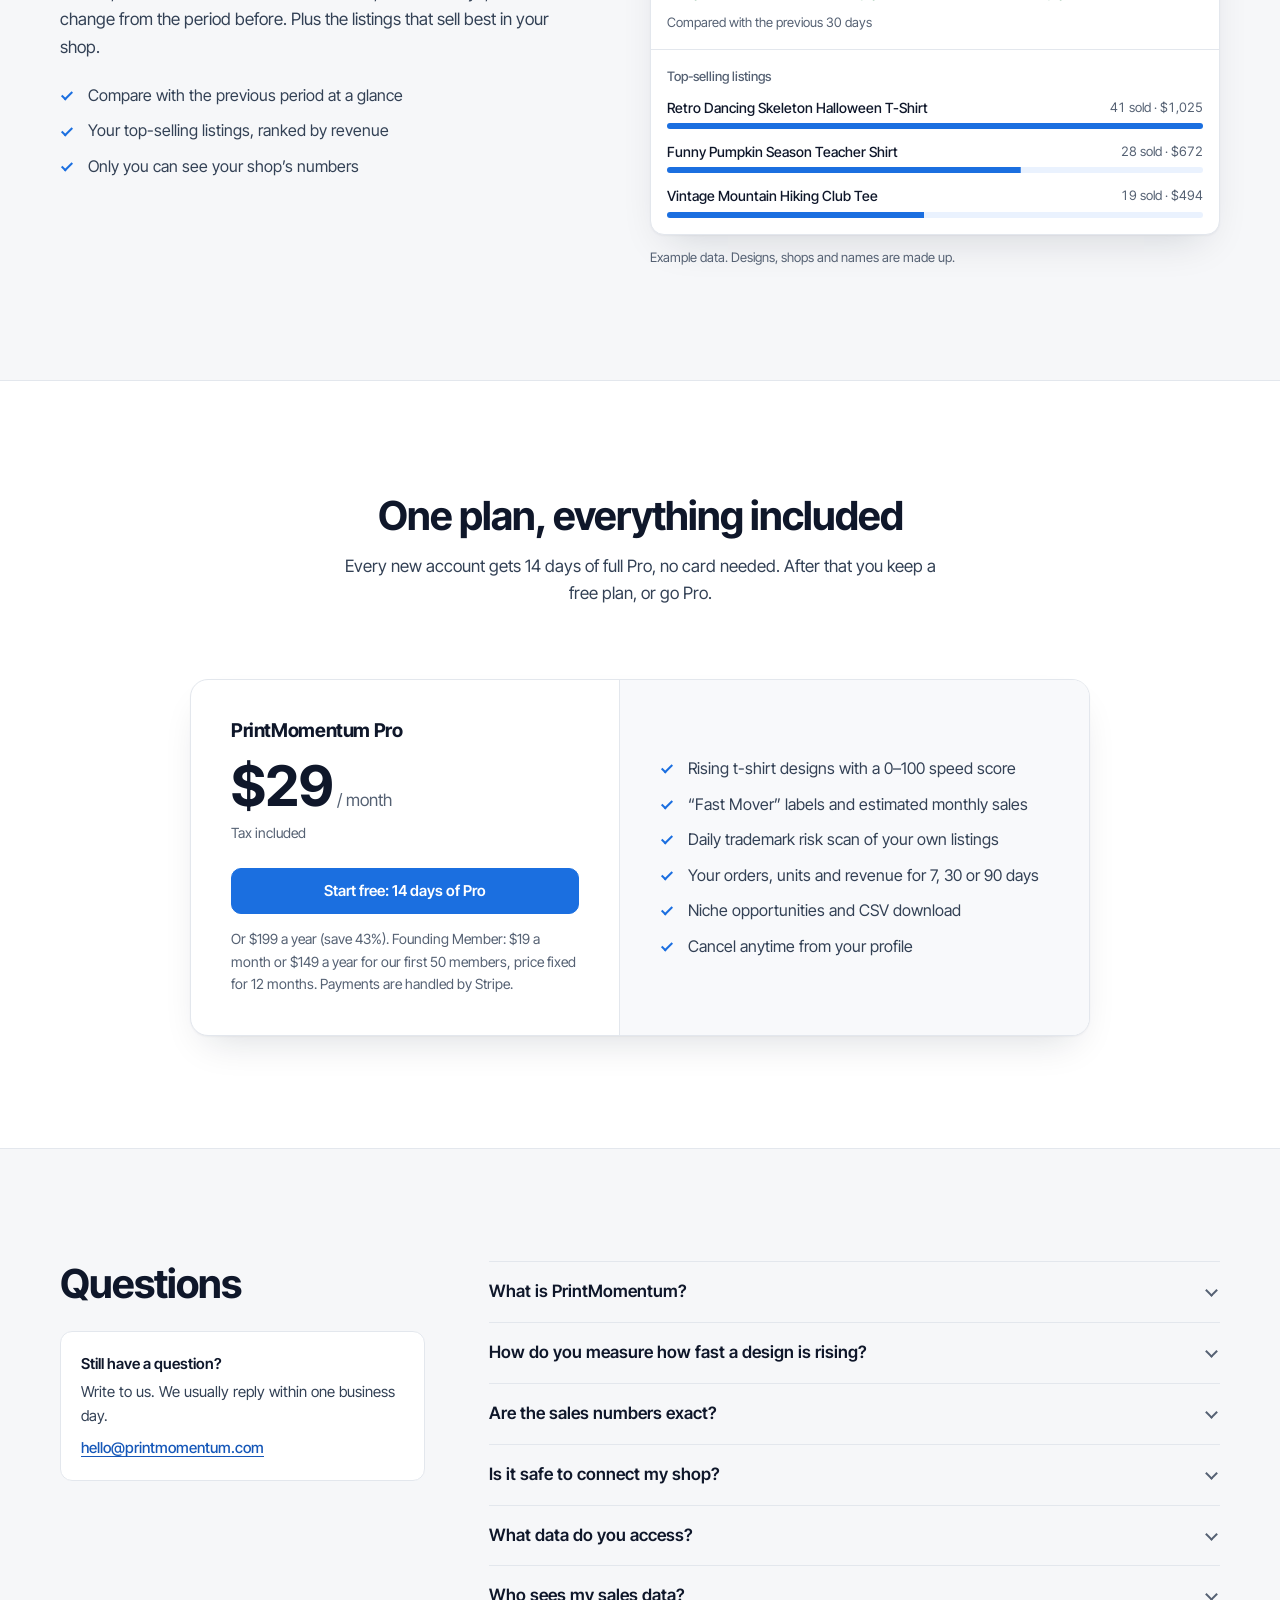
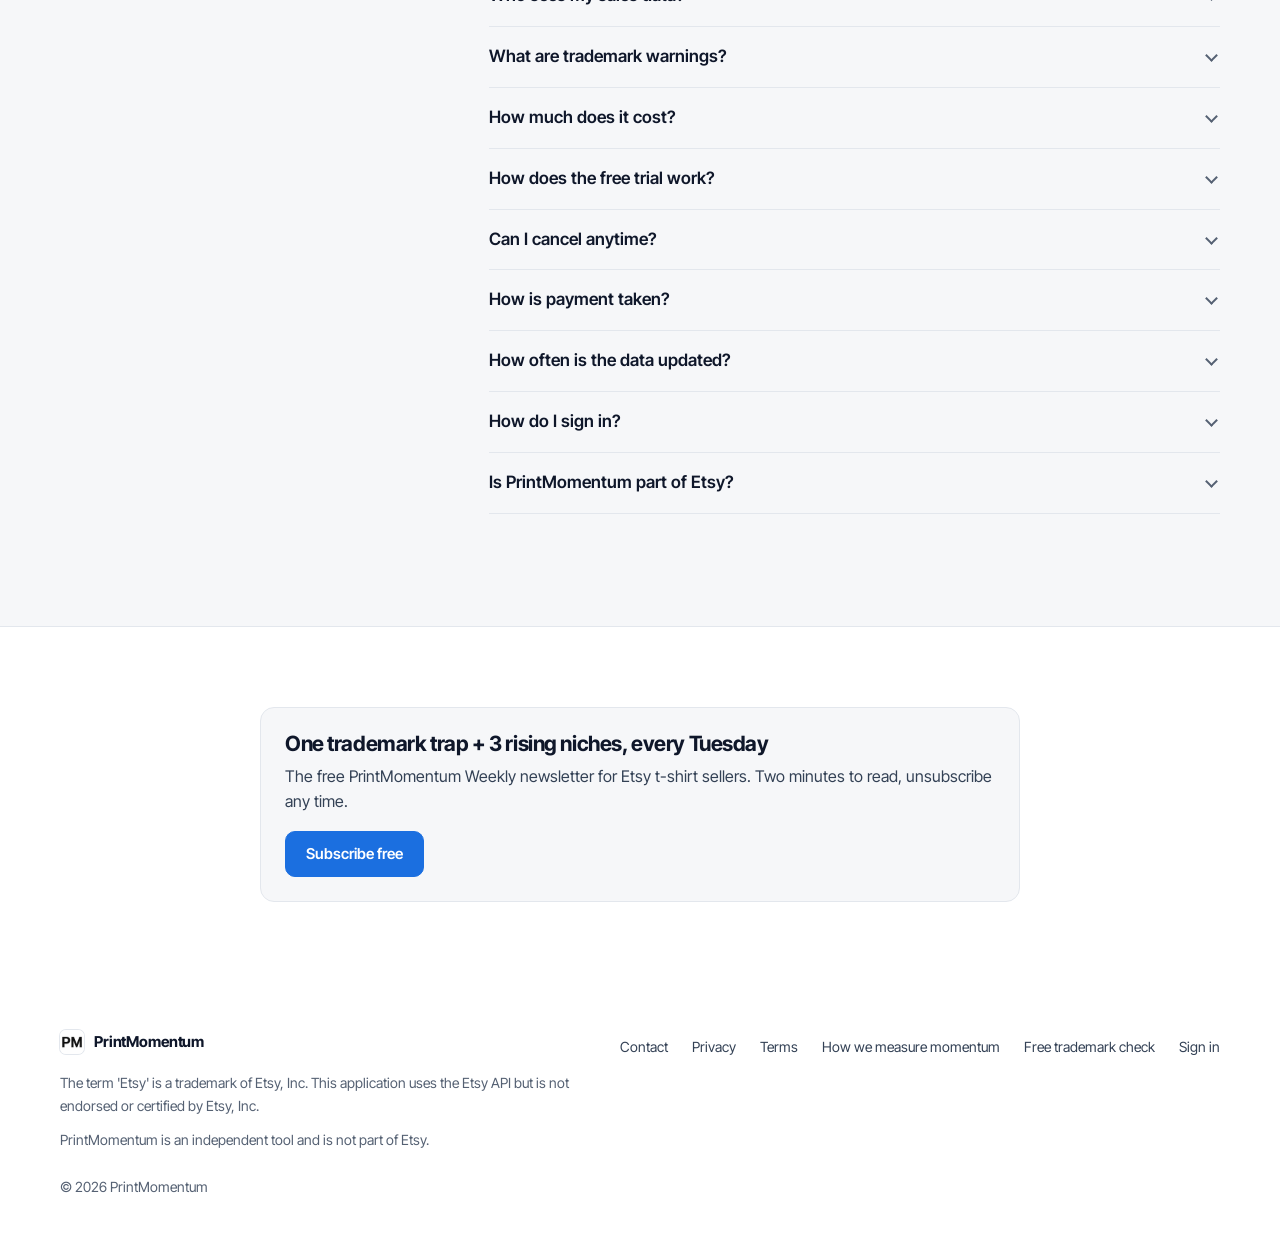
==== commit 77362d0d: "Add weekly newsletter signup box (home + trademark check, EN/TR) Co-Authored-By: Claude Opus 5.5 <no" ====
--- a/index.html
+++ b/index.html
@@ -29,7 +29,7 @@
       content="For Etsy t-shirt sellers: see which of your listings carry trademark risk in 60 seconds, through the official Etsy API with no browser extension. Plus the t-shirt designs rising fastest right now. 14 days of Pro free, no card needed."
       data-i18n-attr="content:meta.description"
     />
-    <meta property="og:image" content="https://printmomentum.com/og-image.png" />
+    <meta property="og:image" content="https://printmomentum.com/og-image.png?v=2" />
     <meta property="og:image:width" content="1200" />
     <meta property="og:image:height" content="630" />
     <meta property="og:image:alt" content="PrintMomentum: scan your Etsy shop for trademark risk and find rising t-shirt designs." data-i18n-attr="content:meta.ogAlt" />
@@ -40,14 +40,14 @@
       content="For Etsy t-shirt sellers: see which of your listings carry trademark risk in 60 seconds, through the official Etsy API with no browser extension. Plus the t-shirt designs rising fastest right now. 14 days of Pro free, no card needed."
       data-i18n-attr="content:meta.description"
     />
-    <meta name="twitter:image" content="https://printmomentum.com/og-image.png" />
+    <meta name="twitter:image" content="https://printmomentum.com/og-image.png?v=2" />
     <link rel="icon" href="/favicon.ico" sizes="any" />
     <link rel="icon" href="/favicon-32.png" type="image/png" sizes="32x32" />
     <link rel="apple-touch-icon" href="/apple-touch-icon.png" />
     <link rel="preconnect" href="https://fonts.googleapis.com" />
     <link rel="preconnect" href="https://fonts.gstatic.com" crossorigin />
     <link href="https://fonts.googleapis.com/css2?family=Inter+Tight:wght@400;500;600;700&display=swap" rel="stylesheet" />
-    <link rel="stylesheet" href="/styles.css?v=20261006-1" />
+    <link rel="stylesheet" href="/styles.css?v=20261010-tg" />
     <script type="application/ld+json">
       {
         "@context": "https://schema.org",
@@ -456,6 +456,32 @@
           </div>
         </div>
       </section>
+      <section class="section tg-section" aria-labelledby="nl-title">
+        <div class="container">
+          <!-- Weekly newsletter signup (all languages; the newsletter itself is in English) -->
+          <div>
+            <div class="info-cta tg-cta">
+              <h2 id="nl-title" class="tg-cta-title" data-i18n="nl.title">One trademark trap + 3 rising niches, every Tuesday</h2>
+              <p data-i18n="nl.body">The free PrintMomentum Weekly newsletter for Etsy t-shirt sellers. Two minutes to read, unsubscribe any time.</p>
+              <div class="hero-actions">
+                <a class="button" href="https://printmomentum-weekly.beehiiv.com/?utm_source=website&amp;utm_medium=social&amp;utm_campaign=newsletter-signup" target="_blank" rel="noopener" data-i18n="nl.button">Subscribe free</a>
+              </div>
+            </div>
+          </div>
+        </div>
+      </section>
+      <!-- Telegram channel: Turkish pages only (hidden here; shown on the generated /tr/ copy and by script.js for locale tr) -->
+      <section class="section tg-section" aria-labelledby="tg-title" data-lang-section="tr" hidden>
+        <div class="container">
+          <div class="info-cta tg-cta">
+            <h2 id="tg-title" class="tg-cta-title" data-i18n="tg.title">Free trademark trap alert every week</h2>
+            <p data-i18n="tg.body">Our Turkish-language Telegram channel for t-shirt sellers on Etsy: weekly trademark traps, rising niches, Q4 tips.</p>
+            <div class="hero-actions">
+              <a class="button" href="https://t.me/printmomentumtr" target="_blank" rel="noopener" data-i18n="tg.button">Join the Telegram channel</a>
+            </div>
+          </div>
+        </div>
+      </section>
     </main>
 
     <footer class="site-footer">
@@ -480,7 +506,7 @@
       </div>
     </footer>
 
-    <script src="/i18n.js?v=20261007-2"></script>
+    <script src="/i18n.js?v=20261010-tg"></script>
     <script src="/script.js?v=20261007-2"></script>
   </body>
 </html>
--- a/styles.css
+++ b/styles.css
@@ -1514,6 +1514,34 @@
   margin-top: 18px;
 }
 
+/* Telegram channel box (Turkish pages only) */
+
+.tg-section {
+  padding: clamp(48px, 7vw, 80px) 0;
+}
+
+.tg-cta {
+  max-width: 760px;
+  margin: 0 auto;
+}
+
+.tg-section-inline .tg-cta {
+  margin-top: 32px;
+}
+
+.info-cta .tg-cta-title {
+  margin: 0 0 8px;
+  font-size: 21px;
+}
+
+.tg-cta p {
+  color: var(--ink-2);
+}
+
+.tg-cta .hero-actions {
+  margin-top: 16px;
+}
+
 .phrase-form {
   margin-top: 28px;
 }
@@ -1592,6 +1620,11 @@
   margin: 0;
 }
 
+.phrase-match-type {
+  font-size: 13px;
+  color: var(--ink-2);
+}
+
 .phrase-matches mark {
   padding: 2px 8px;
   border-radius: 6px;
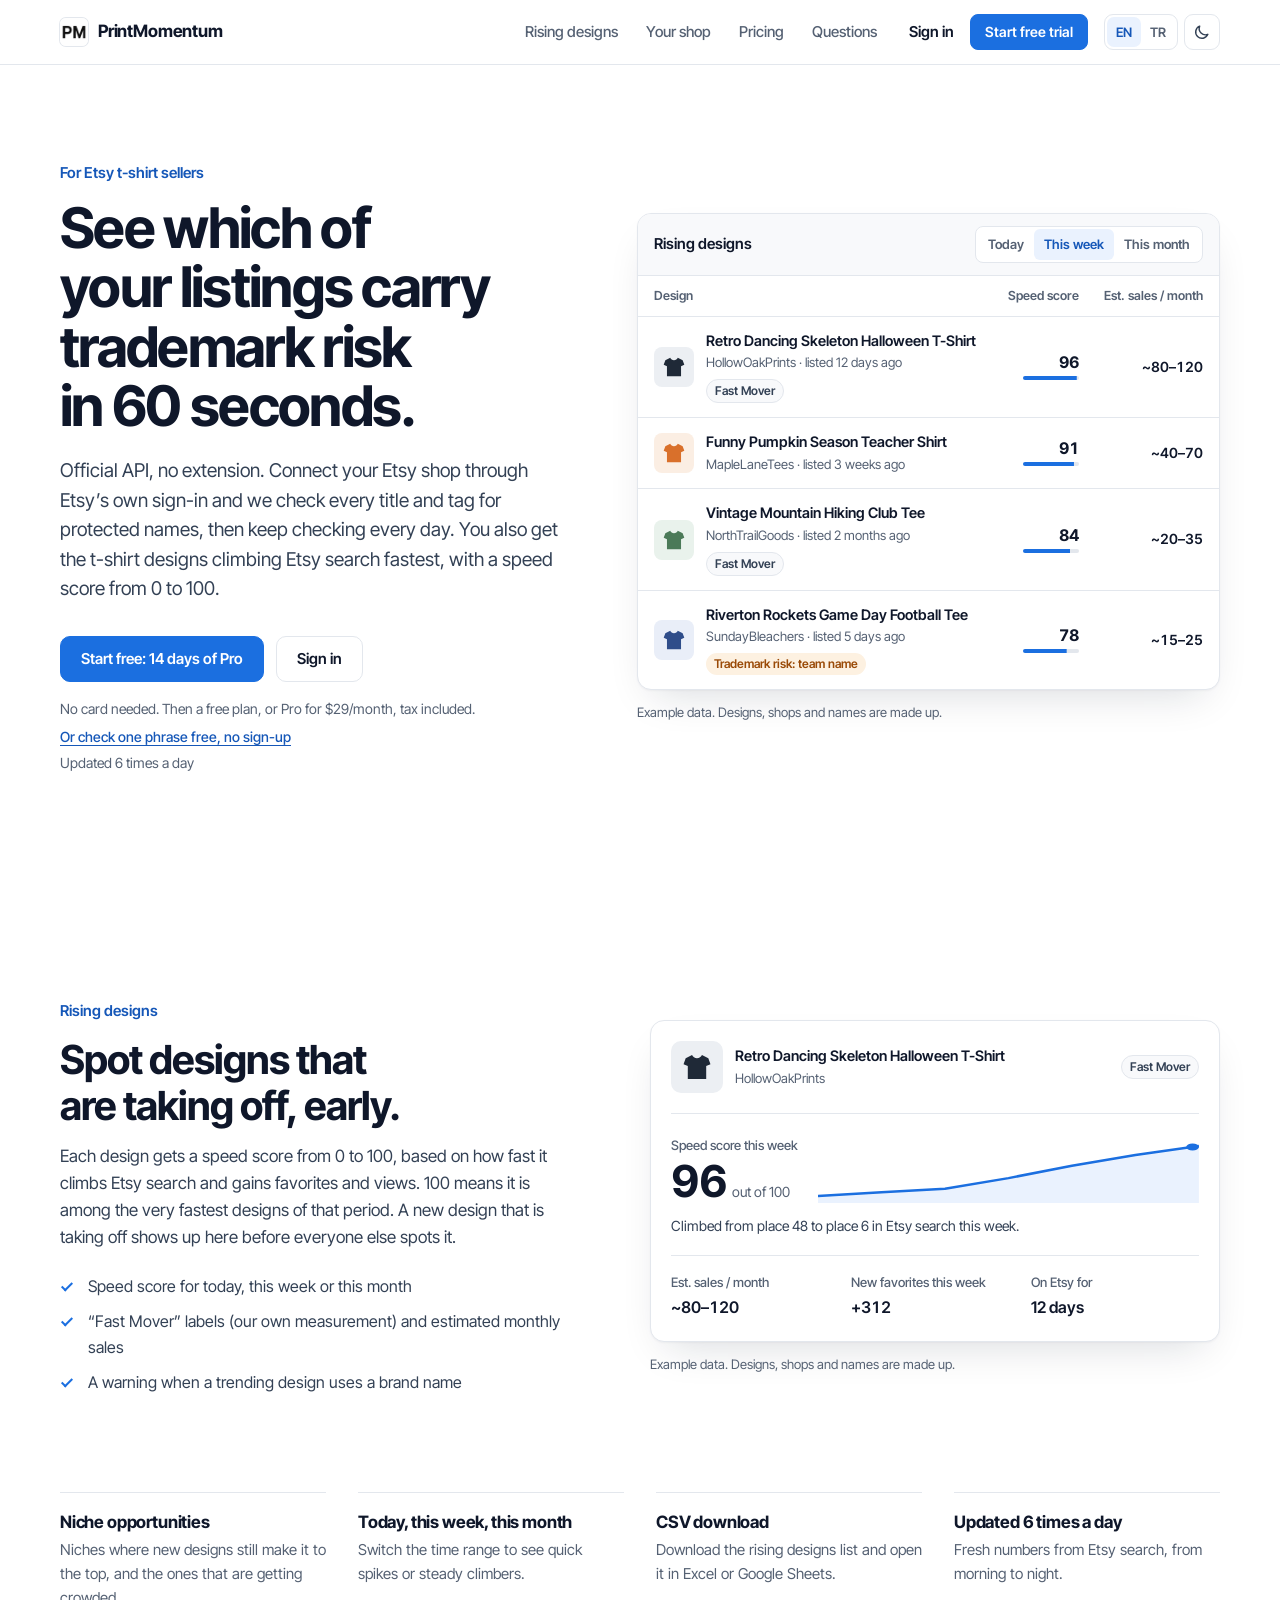
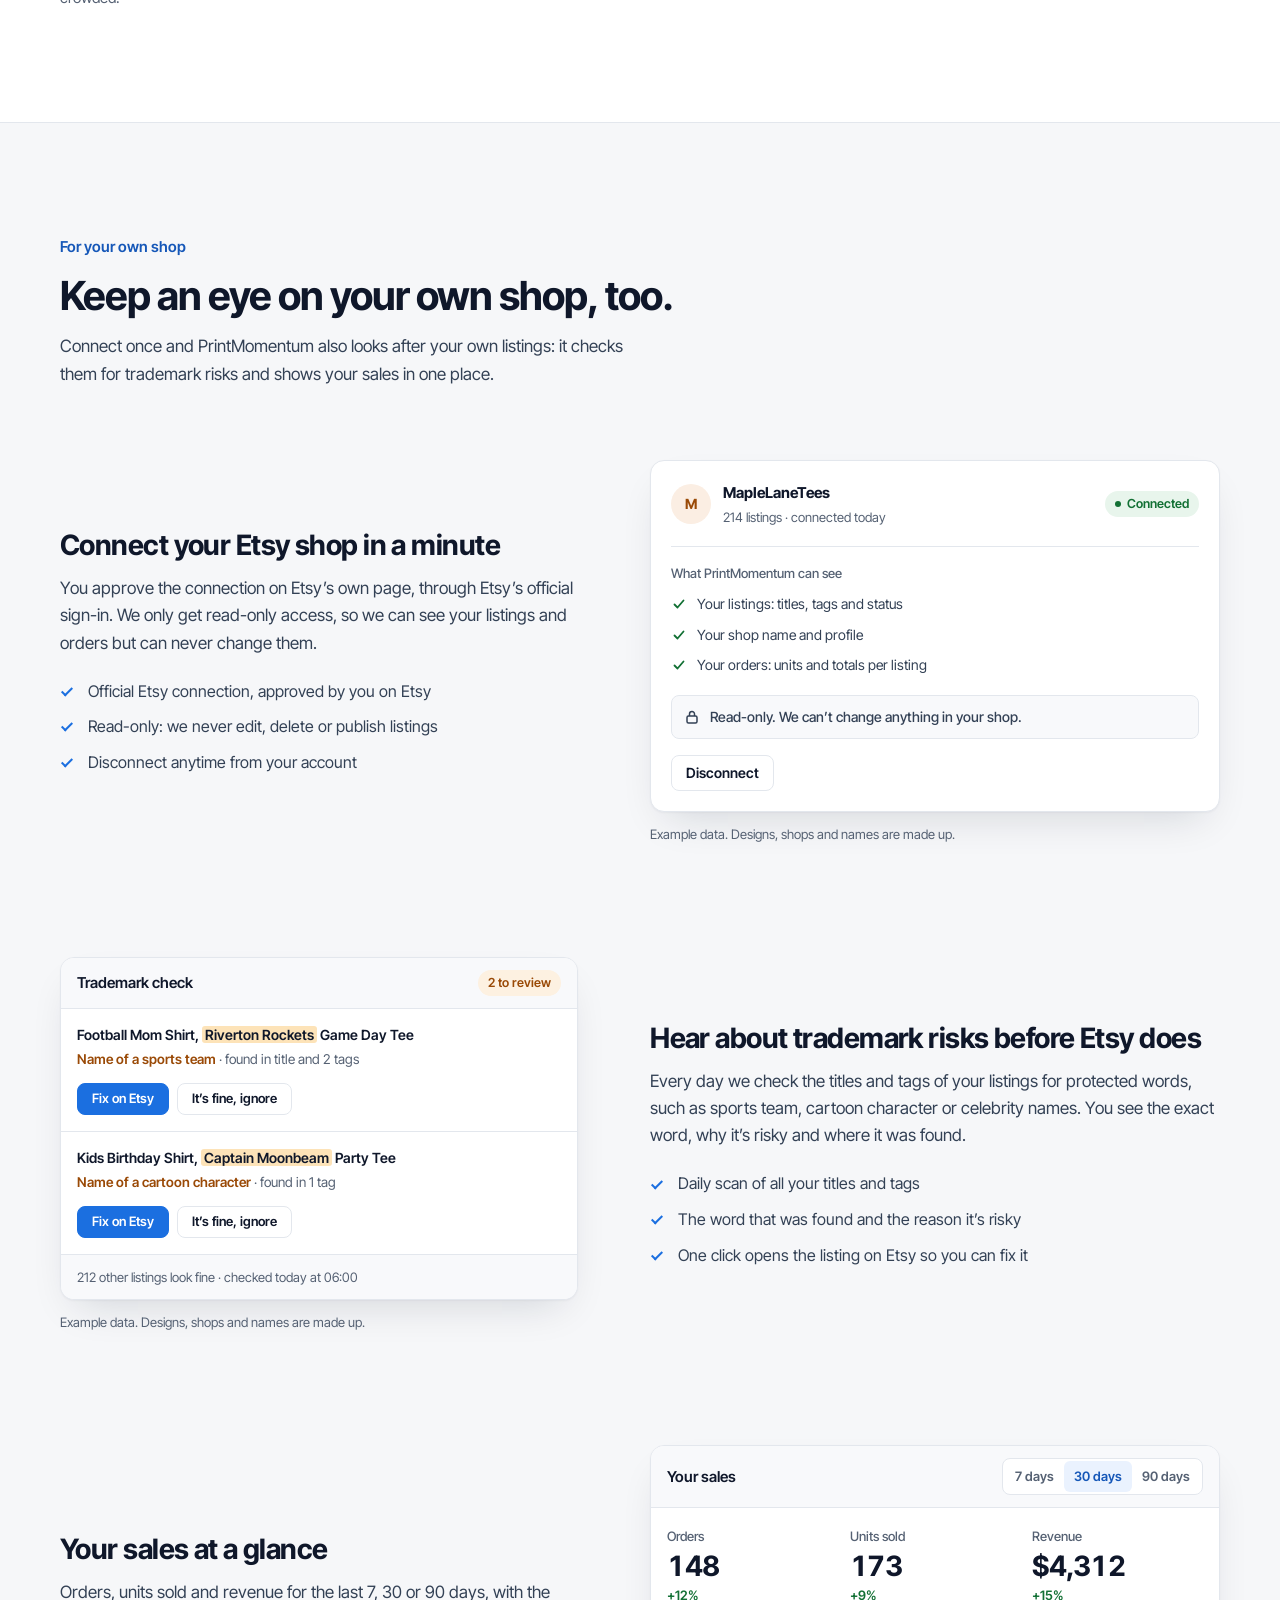
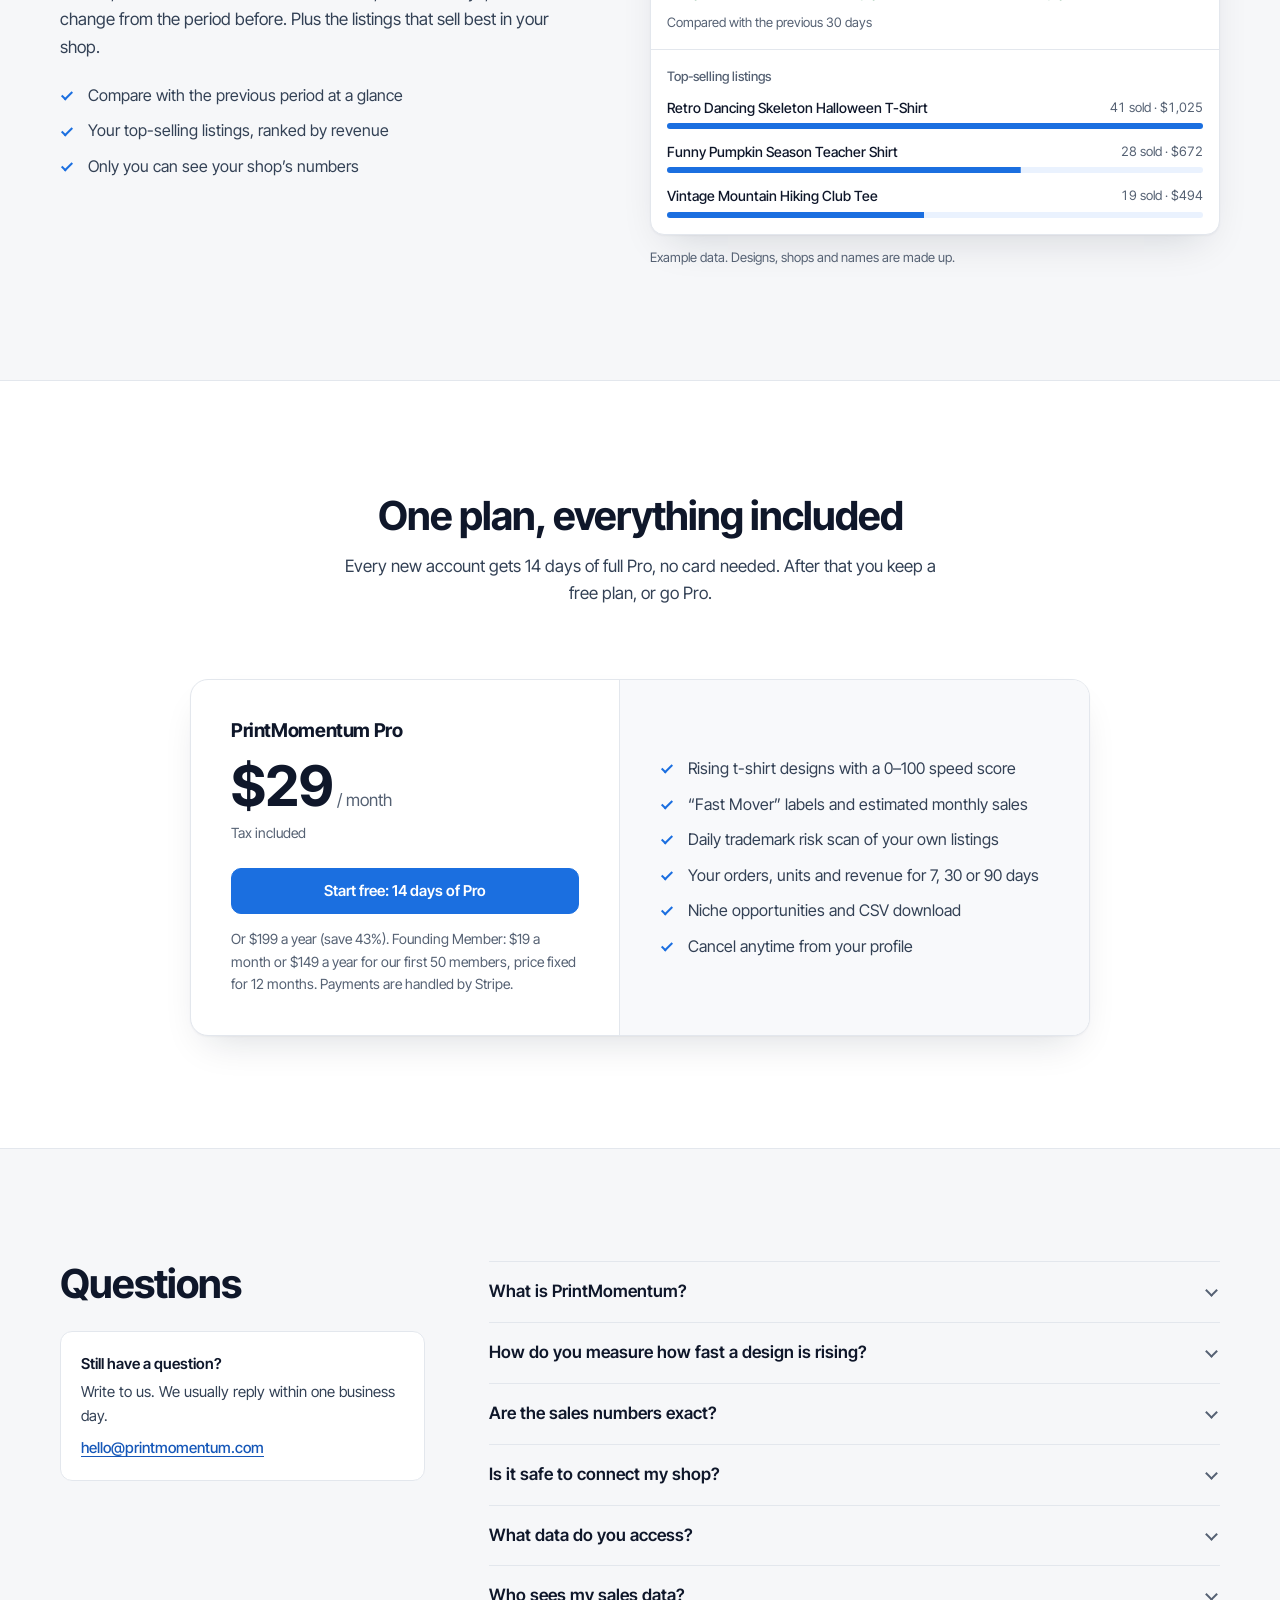
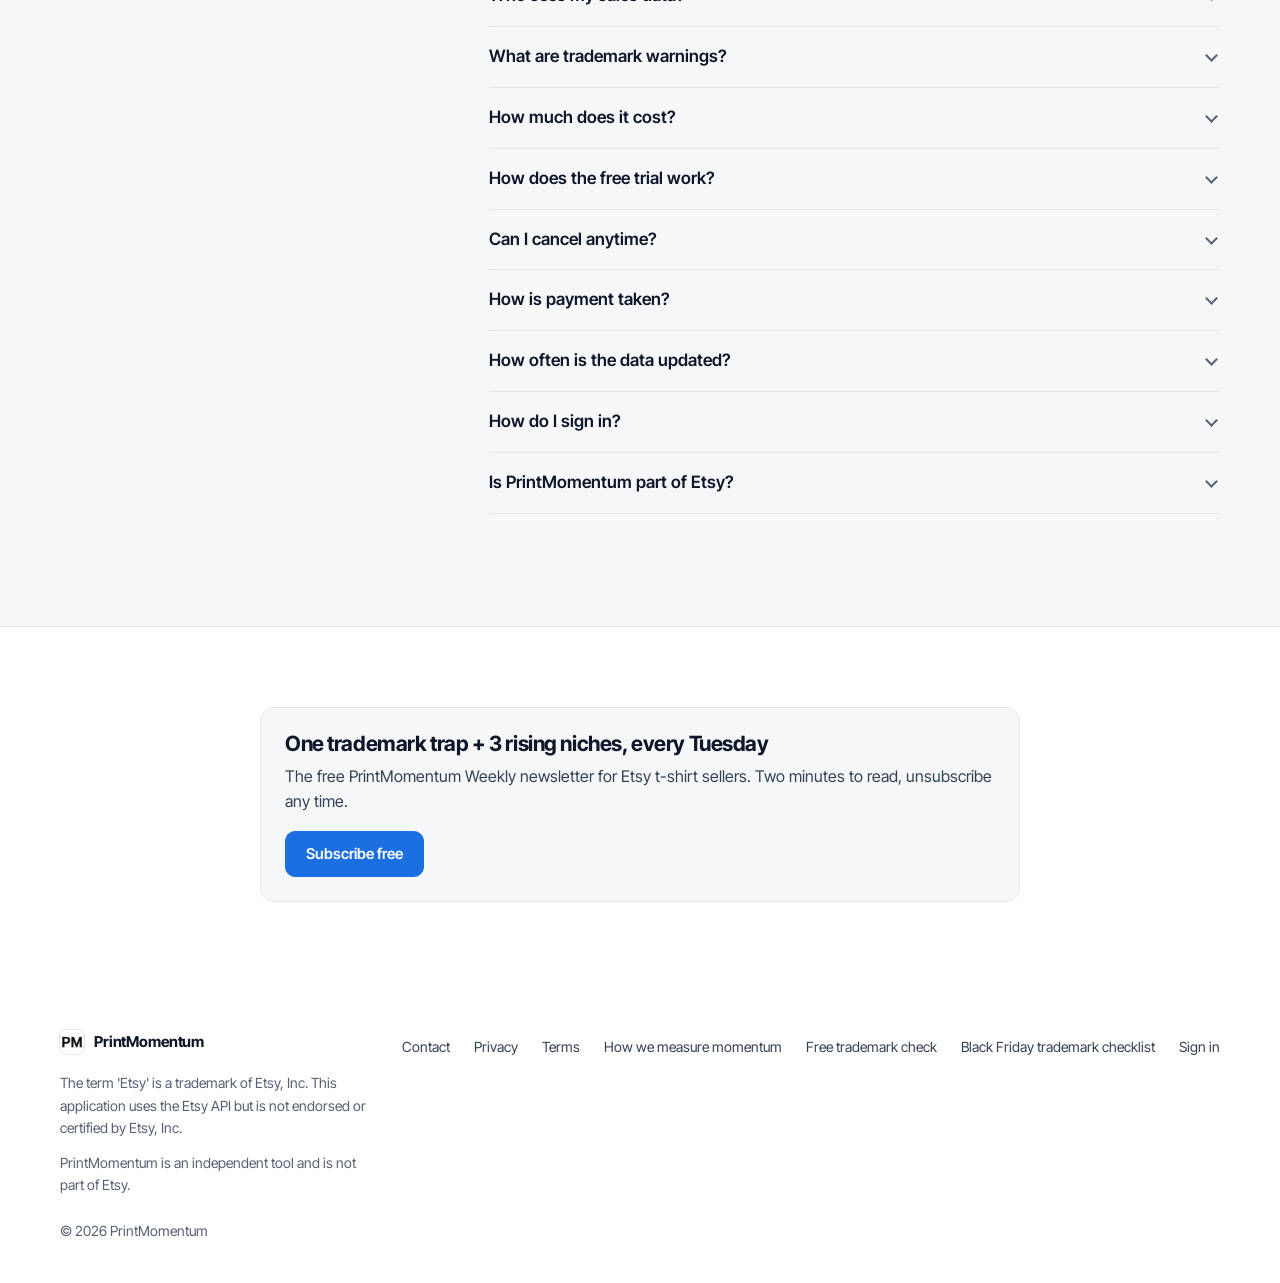
==== commit f20010ca: "Add Black Friday trademark checklist page (EN + TR) 25 names that are live US registrations covering" ====
--- a/index.html
+++ b/index.html
@@ -47,7 +47,7 @@
     <link rel="preconnect" href="https://fonts.googleapis.com" />
     <link rel="preconnect" href="https://fonts.gstatic.com" crossorigin />
     <link href="https://fonts.googleapis.com/css2?family=Inter+Tight:wght@400;500;600;700&display=swap" rel="stylesheet" />
-    <link rel="stylesheet" href="/styles.css?v=20261010-tg" />
+    <link rel="stylesheet" href="/styles.css?v=20261111-bf" />
     <script type="application/ld+json">
       {
         "@context": "https://schema.org",
@@ -77,6 +77,34 @@
         }
       }
     </script>
+    <script type="application/ld+json">
+      {
+        "@context": "https://schema.org",
+        "@graph": [
+          {
+            "@type": "Organization",
+            "@id": "https://printmomentum.com/#organization",
+            "name": "PrintMomentum",
+            "alternateName": ["Print Momentum", "printmomentum.com"],
+            "url": "https://printmomentum.com/",
+            "logo": "https://printmomentum.com/apple-touch-icon.png",
+            "sameAs": [
+              "https://t.me/printmomentumtr",
+              "https://printmomentum-weekly.beehiiv.com/",
+              "https://www.reddit.com/user/printmomentum/"
+            ]
+          },
+          {
+            "@type": "WebSite",
+            "@id": "https://printmomentum.com/#website",
+            "name": "PrintMomentum",
+            "alternateName": "Print Momentum",
+            "url": "https://printmomentum.com/",
+            "publisher": { "@id": "https://printmomentum.com/#organization" }
+          }
+        ]
+      }
+    </script>
   </head>
   <body data-page="home" data-static-lang>
     <svg width="0" height="0" style="position: absolute" aria-hidden="true" focusable="false">
@@ -500,6 +528,7 @@
           <a href="/terms.html" data-i18n="footer.terms">Terms</a>
           <a href="/how-we-measure/" data-i18n="nav.method">How we measure momentum</a>
           <a href="/trademark-check/" data-i18n="nav.phraseCheck">Free trademark check</a>
+          <a href="/black-friday-trademark-checklist/" data-i18n="nav.bfChecklist">Black Friday trademark checklist</a>
           <a href="https://app.printmomentum.com/auth/login" data-i18n="nav.signIn">Sign in</a>
         </nav>
         <p class="footer-copy">© <span id="year">2026</span> PrintMomentum</p>
--- a/styles.css
+++ b/styles.css
@@ -1648,3 +1648,48 @@
 .legal-page .label-defs + p {
   margin-top: 14px;
 }
+
+/* Black Friday trademark checklist (/black-friday-trademark-checklist/) */
+
+.tm-table {
+  width: 100%;
+  margin: 8px 0 6px;
+  border-collapse: collapse;
+  font-size: 15px;
+}
+
+.tm-table th,
+.tm-table td {
+  padding: 8px 10px;
+  border-bottom: 1px solid var(--hair);
+  text-align: left;
+  vertical-align: top;
+}
+
+.tm-table th {
+  color: var(--ink-2);
+  font-size: 13px;
+  font-weight: 600;
+}
+
+.tm-table td:first-child {
+  width: 45%;
+  font-weight: 600;
+}
+
+.tm-instead {
+  margin-bottom: 18px;
+  color: var(--ink-2);
+}
+
+.tm-source {
+  margin-top: 24px;
+  color: var(--ink-2);
+  font-size: 14px;
+}
+
+.legal-page ol.bf-steps {
+  margin: 8px 0 0;
+  padding-left: 22px;
+  list-style: decimal;
+}
